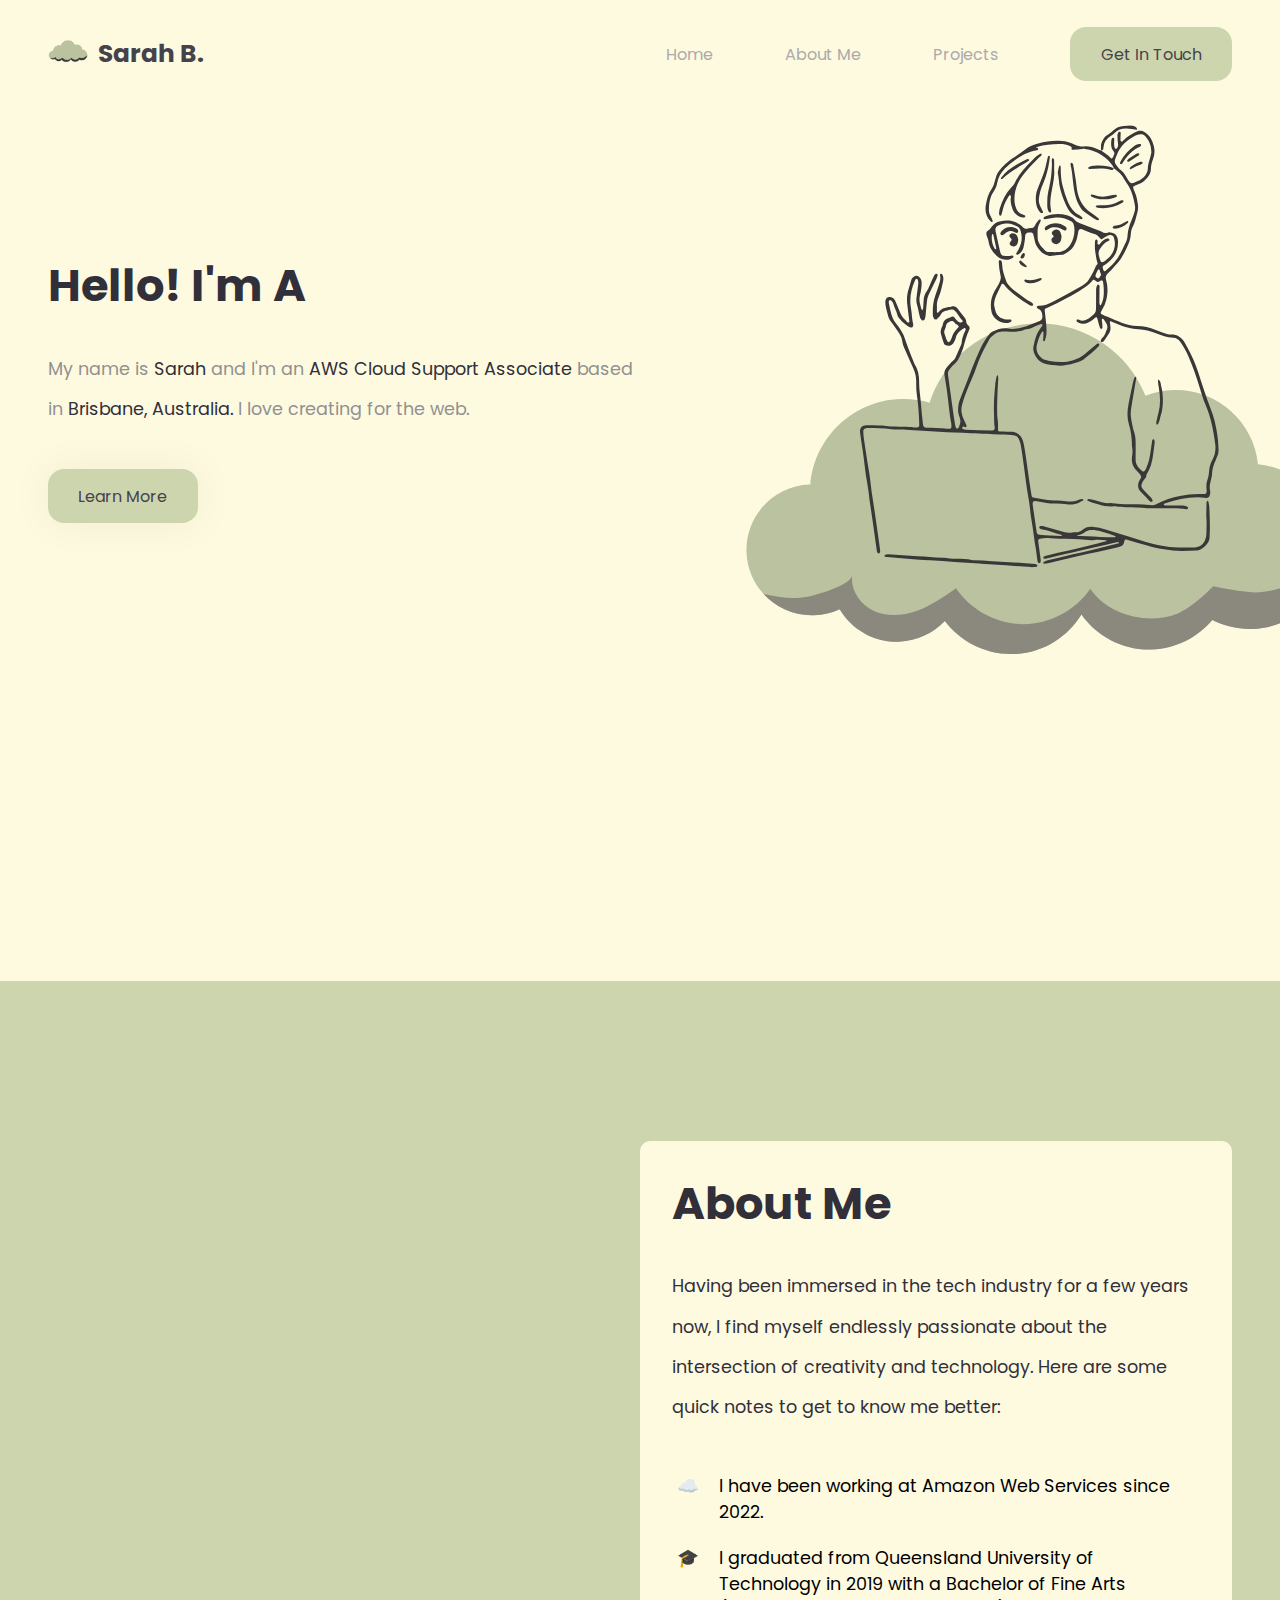
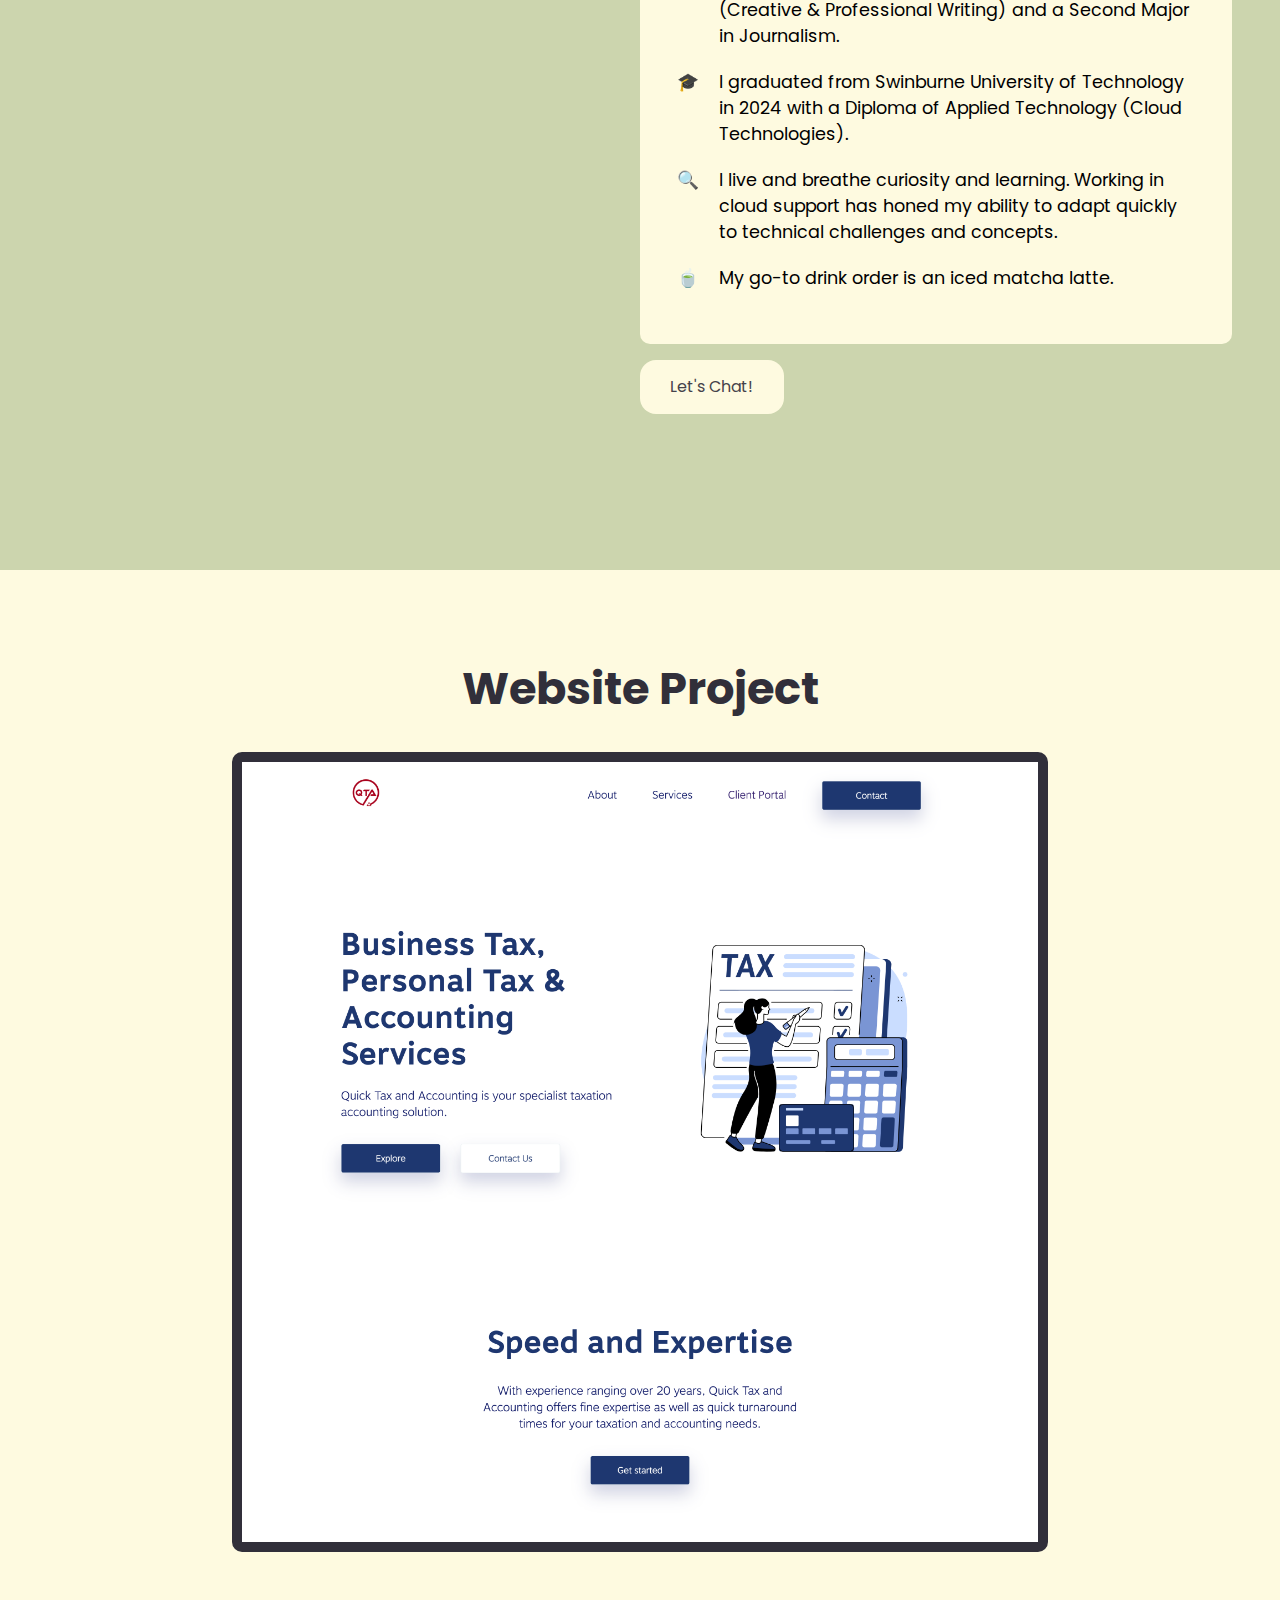
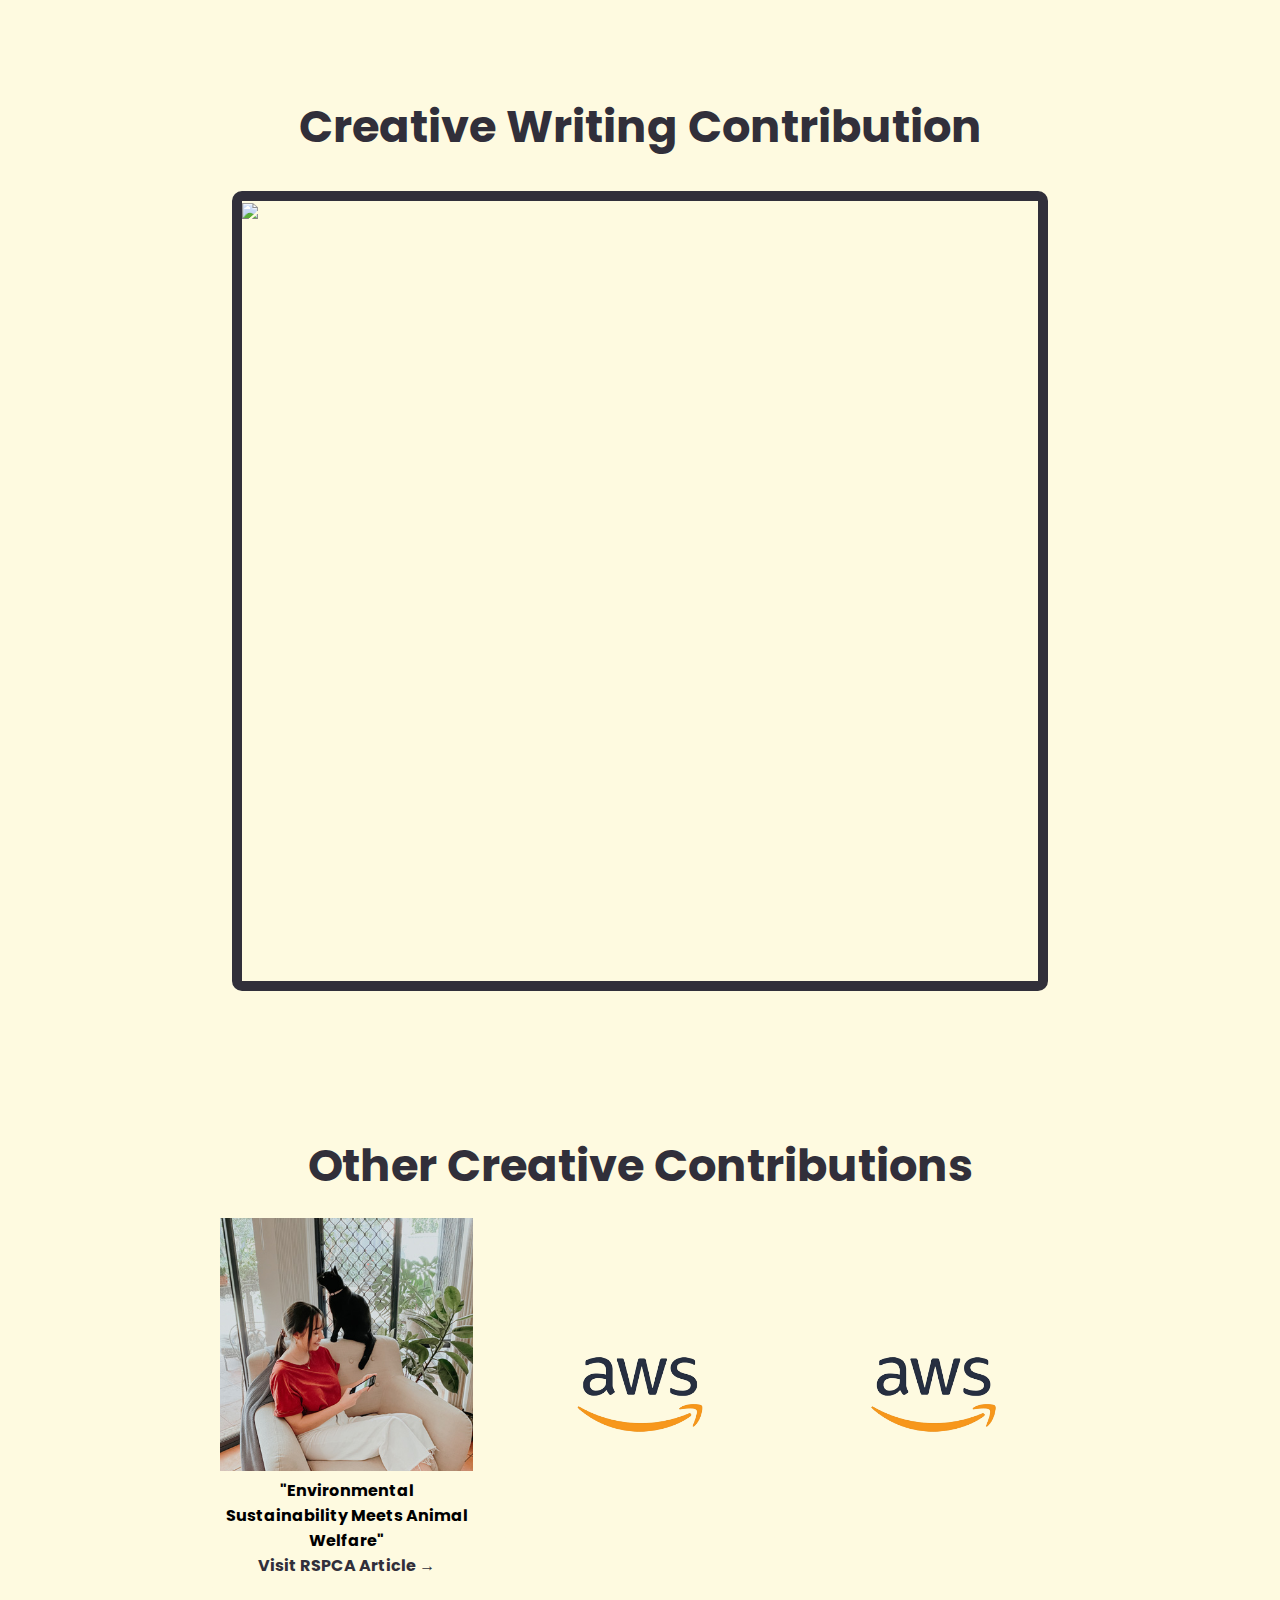
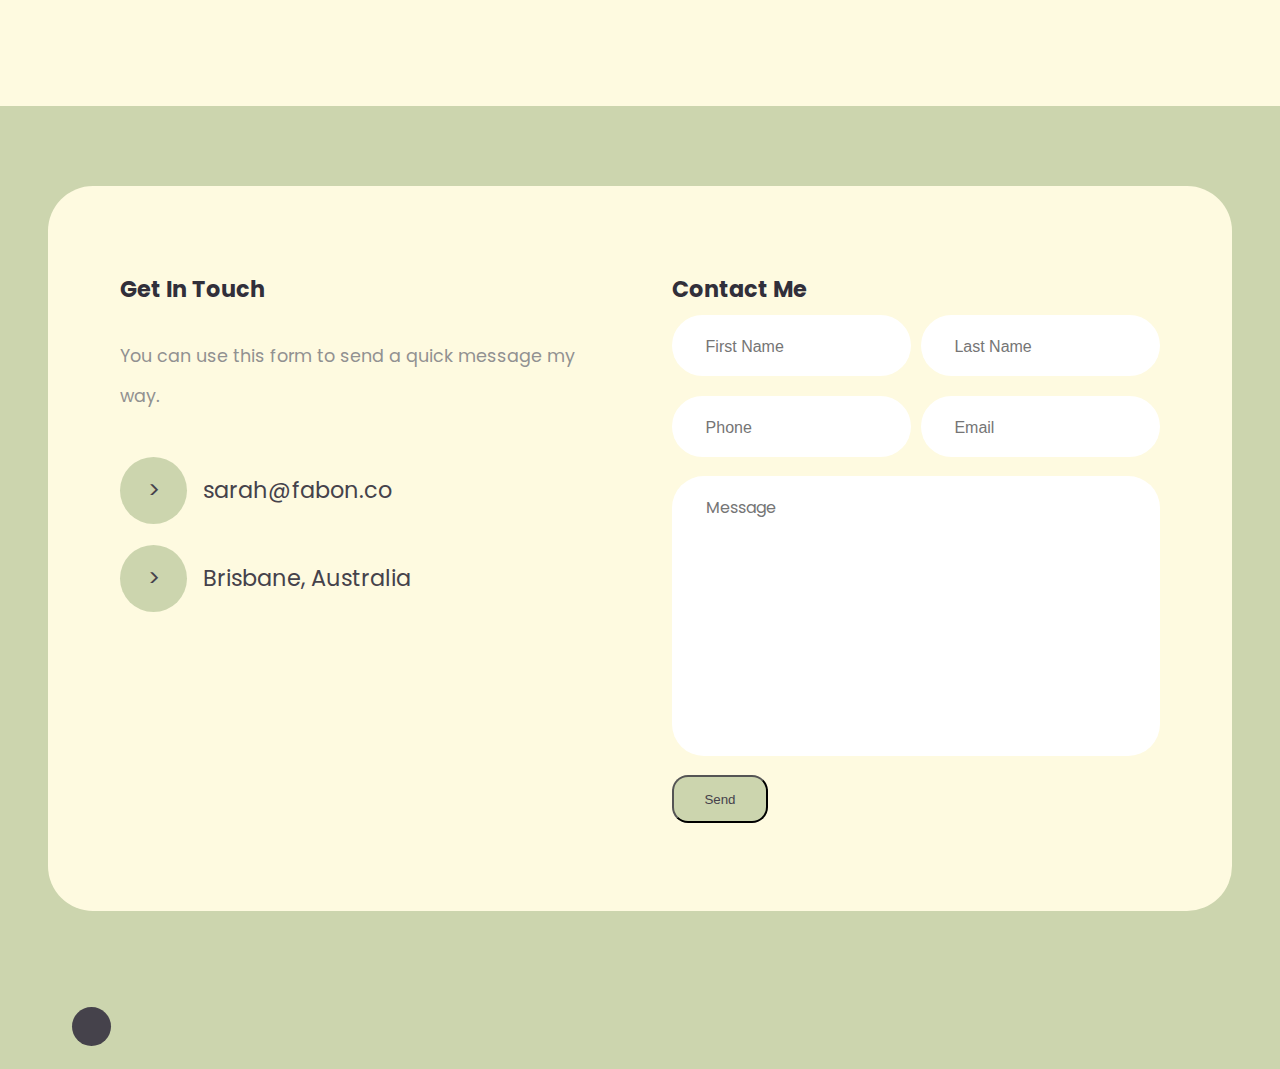
==== index.html @ cb0ca6e8 "Updating font-size for about me section in mobile layout" ====
<!DOCTYPE html>
<html lang="en">
  <head>
    <meta charset="UTF-8" />
    <meta http-equiv="X-UA-Compatible" content="IE=edge" />
    <meta name="viewport" content="width=device-width, initial-scale=1.0" />
    <title>Sarah B.</title>
    <link rel="stylesheet" href="style.css" />
    <link href="https://unpkg.com/aos@2.3.1/dist/aos.css" rel="stylesheet" />
    <link rel="shortcut icon" type="image/png" href="./img/logo.png" />
  </head>
  <body>
    <main>
      <div class="big-wrapper light">
        <!-- <img src="./img/shape.png" alt="A shape in the background" class="shape"; /> -->

        <header>
          <div class="container">
            <div class="logo">
              <a href="./index.html"><img src="./img/logo.png" alt="Logo" /></a>
              <h3>Sarah B.</h3>
            </div>

            <div class="links">
              <ul>
                <li><a href="#">Home</a></li>
                <li><a href="#about-me">About Me</a></li>
                <li><a href="#projects">Projects</a></li>
                <li><a href="#contact" class="btn">Get in Touch</a></li>
              </ul>
            </div>

            <div class="overlay"></div>

            <div class="hamburger-menu">
              <div class="bar"></div>
            </div>
          </div>
        </header>

        <div class="showcase-area" id="hero">
          <div class="container">
            <div class="left">
              <div class="big-title">
                <h1>Hello! I'm a</h1>
                <h1><span id="intro"></span></h1>
              </div>
              <p class="text">
                My name is <span id="emphasis">Sarah</span> and I'm an
                <span id="emphasis">AWS Cloud Support Associate</span> based in
                <span id="emphasis">Brisbane, Australia.</span> I love creating
                for the web.
              </p>

              <div class="cta">
                <a href="#about-me" class="btn">Learn More</a>
              </div>
            </div>

            <div class="right">
              <img
                src="./img/person.svg"
                alt="An illustrated drawing of a person drinking coffee at a desk."
                class="person"
              />
            </div>
          </div>
        </div>

        <section class="about" id="about-me">
          <div class="showcase-area">
            <div class="container">
              <div class="left">
                <img
                  src="./img/bridge.svg"
                  alt="Brisbane Story Bridge"
                  class="about-image first-image"
                  data-aos="fade-right"
                  data-aos-anchor-placement="top-center"
                  data-aos-duration="1000"
                />

                <img
                  src="./img/maleny.svg"
                  alt="Rolling mountain hills at Maleny, Queensland"
                  class="about-image third-image"
                  data-aos="fade-left"
                  data-aos-anchor-placement="top-center"
                  data-aos-duration="1000"
                />

                <img
                  src="./img/me.svg"
                  alt="Rolling mountain hills at Maleny, Queensland"
                  class="about-image second-image"
                  data-aos="fade-left"
                  data-aos-anchor-placement="top-center"
                  data-aos-delay="500"
                  data-aos-duration="3000"
                />
              </div>
              <div class="right">
                <div class="about-me-box">
                  <div class="big-title">
                    <h1>About Me</h1>
                  </div>

                  <p class="text-alt">
                    Having been immersed in the tech industry for a few years
                    now, I find myself endlessly passionate about the
                    intersection of creativity and technology. Here are some
                    quick notes to get to know me better:
                  </p>
                  <div class="grid-container">
                    <div class="grid-item">☁️</div>
                    <div class="grid-item">I have been working at Amazon Web Services since 2022.</div>
                
                    <div class="grid-item">🎓</div>
                    <div class="grid-item">I graduated from Queensland University of Technology in 2019 with a Bachelor of Fine Arts (Creative & Professional Writing) and a Second Major in Journalism.</div>
                
                    <div class="grid-item">🎓</div>
                    <div class="grid-item">I graduated from Swinburne University of Technology in 2024 with a Diploma of Applied Technology (Cloud Technologies).</div>
                
                    
                
                    <div class="grid-item">🔍</div>
                    <div class="grid-item">I live and breathe curiosity and learning. Working in cloud support has honed my ability to adapt quickly to technical challenges and concepts.</div>
                
                    <div class="grid-item">🍵</div>
                    <div class="grid-item">My go-to drink order is an iced matcha latte.</div>
                </div>
                <!-- <div class="about-me-box-alt">
                  <p class="text-alt">
                    Despite the momentous growth I experienced in the cloud
                    industry over the past 3 years, I find myself seeking
                    creative collaboration with a passionate team of like-minded
                    people, particularly within the digital agency sphere.
                  </p>
                </div> -->

                
              </div>
              <div class="cta">
                <a href="#contact" class="btn-alt">Let's Chat!</a>
              </div>
            </div>
          </div>
        </section>

        <section class="projects" id="projects">
          <div class="showcase-area">
            <div class="skill-showcase">
              <div class="big-title">
                <h1>Website Project</h1>
              </div>
              <div class="browser-container">
                <div class="project-area"><img src="./website-capture.png"></div>
              </div>
            </div>
            <div class="skill-showcase">
              <div class="big-title">
                <h1>Creative Writing Contribution</h1>
              </div>
              <div class="browser-container">
                <div class="project-area">
                  <img src="./website-capture-rspca.png">
                </div>
              </div>
            </div>
          </div>
        </section>

        <section class="projects" id="projects3">
          <div class="showcase-area">
            <div class="skill-showcase">
              <div class="big-title">
                <h1>Other Creative Contributions</h1>
              </div>
              <div class="skill-container">
                <div class="skill-item">
                  <img src="./img/rspca.svg" />
                  <p>"Environmental Sustainability Meets Animal Welfare"</p>
                  <a
                    href="https://www.rspcaqld.org.au/blog/in-the-community/environmental-sustainability-meets-animal-welfare"
                    target="_blank"
                  >
                    Visit RSPCA Article →
                  </a>
                </div>
                <div class="skill-item">
                  <img src="./img/aws.svg" />
                </div>
                <div class="skill-item">
                  <img src="./img/aws.svg" />
                </div>
              </div>
            </div>
          </div>
        </section>

        <section class="contact" id="contact">
          <div class="container">
            <div class="contact-box">
              <div class="contact-info">
                <h1 class="big-title">Get in touch</h1>
                <p class="text">
                  You can use this form to send a quick message my way.
                </p>
                <div class="information-wrap">
                  <div class="information">
                    <div class="contact-icon">
                      <i class="fas fa-paper-plane"></i>>
                    </div>
                    <p class="info-text">sarah@fabon.co</p>
                  </div>

                  <div class="information">
                    <div class="contact-icon">
                      <i class="fas fa-map-marker-alt"></i>>
                    </div>
                    <p class="info-text">Brisbane, Australia</p>
                  </div>
                </div>
              </div>

              <form action="https://formsubmit.co/sarah@fabon.co" method="POST">
                <input
                  type="hidden"
                  name="_next"
                  value="fabon.co/thanks.html"
                />

                <div class="contact-form">
                  <h1 class="big-title">Contact Me</h1>
                  <div class="row">
                    <input
                      type="text"
                      name="first name"
                      class="contact-input"
                      placeholder="First Name"
                      required
                    />
                    <input
                      type="text"
                      name="last name"
                      class="contact-input"
                      placeholder="Last Name"
                      required
                    />
                  </div>
                  <div class="row">
                    <input
                      type="text"
                      name="phone"
                      class="contact-input"
                      placeholder="Phone"
                    />
                    <input
                      type="email"
                      name="email"
                      class="contact-input"
                      placeholder="Email"
                      required
                    />
                  </div>
                  <div class="row">
                    <textarea
                      name="message"
                      class="contact-input textarea"
                      placeholder="Message"
                      required
                    ></textarea>
                  </div>
                  <button type="submit" class="btn">Send</button>
                </div>
              </form>
            </div>
          </div>
        </section>

        <div class="bottom-area">
          <div class="container">
            <button class="git-btn">
              <a
                href="https://github.com/sarahbfaws"
                target="_blank"
                rel="noopener noreferrer"
                ><i class="fa-brands fa-github"></i
              ></a>
            </button>
          </div>
        </div>
      </div>
    </main>

    <!-- Javascript Files -->

    <script
      src="https://kit.fontawesome.com/3606528dca.js"
      crossorigin="anonymous"
    ></script>
    <script src="https://unpkg.com/typed.js@2.1.0/dist/typed.umd.js"></script>
    <script src="https://unpkg.com/aos@2.3.1/dist/aos.js"></script>

    <script src="./app.js"></script>
  </body>
</html>
---- style.css ----
@import url("https://fonts.googleapis.com/css2?family=Poppins:wght@100;200;300;400;500;600;700;800;900&display=swap");

.light {
  --mainColor: #ccd5ae;
  --hoverColor: #b7bf9c;
  --backgroundColor: #fefae0;
  --darkOne: #312f3a;
  --darkTwo: #45424b;
  --lightOne: #919191;
  --lightTwo: #aaa;
}

.dark {
  --mainColor: #ccd5ae;
  --hoverColor: #b7bf9c;
  --backgroundColor: #193e3a;
  --darkOne: #f3f3f3;
  --darkTwo: #fff;
  --lightOne: #ccc;
  --lightTwo: #e7e3e3;
}

*,
*::before,
* ::after {
  padding: 0;
  margin: 0;
  box-sizing: border-box;
}

html {
  scroll-behavior: smooth;
  scroll-padding-top: 80px;
}

body,
textarea {
  font-family: "Poppins", sans-serif;
}

.stop-scrolling {
  height: 100%;
  overflow: hidden;
}

img {
  width: 100%;
}

a {
  text-decoration: none;
}

#emphasis {
  color: var(--darkOne);
}

.big-wrapper {
  position: relative;
  padding: 1.7rem 0 0rem;
  width: 100%;
  min-height: 100vh;
  overflow: hidden;
  background-color: var(--backgroundColor);
  display: flex;
  flex-direction: column;
  justify-content: space-between;
}

.container {
  position: relative;
  max-width: 81rem;
  width: 100%;
  margin: 0 auto;
  padding: 0 3rem;
  z-index: 10;
}

header {
  position: relative;
  z-index: 70;
}

header .container {
  display: flex;
  justify-content: space-between;
  align-items: center;
}

.overlay {
  display: none;
}

.logo {
  display: flex;
  align-items: center;
  cursor: pointer;
}

.logo img {
  width: 40px;
  margin-right: 0.6rem;
  margin-top: -0.6rem;
}

.logo h3 {
  color: var(--darkTwo);
  font-size: 1.55rem;
  line-height: 1.2;
  font-weight: 700;
}

.links ul {
  display: flex;
  list-style: none;
  align-items: center;
}

a {
  color: var(--mainColor);
}

button {
  outline: none;
  text-decoration: none;
}

.links a {
  color: var(--lightTwo);
  margin-left: 4.5rem;
  display: inline-block;
  transition: 0.3s;
}

.links a:hover {
  color: var(--hoverColor);
  transform: scale(1.05);
}

.btn {
  display: inline-block;
  padding: 0.9rem 1.9rem;
  color: var(--darkTwo) !important;
  background-color: var(--mainColor);
  border-radius: 16px;
  text-transform: capitalize;
  transition: 0.3s;
}

.btn:hover {
  background-color: var(--hoverColor);
  transform: scale(1) !important;
}

.btn-alt {
  display: inline-block;
  padding: 0.9rem 1.9rem;
  color: var(--darkTwo) !important;
  background-color: var(--backgroundColor);
  border-radius: 16px;
  text-transform: capitalize;
  transition: 0.3s;
}

.btn-alt:hover {
  background-color: var(--hoverColor);
  transform: scale(1) !important;
}

.hamburger-menu {
  /* position: relative; */
  position: fixed; 
  top: 20px; 
  right: 20px; 
  z-index: 99;
  width: 2rem;
  height: 2rem;
  display: flex;
  align-items: center;
  justify-content: center;
  cursor: pointer;
  display: none;
}

.hamburger-menu .bar {
  position: relative;
  width: 100%;
  height: 3px;
  background-color: var(--darkTwo);
  border-radius: 3px;
  transition: 0.5s;
}

.bar::before,
.bar::after {
  content: "";
  position: absolute;
  width: 100%;
  height: 100%;
  background-color: var(--darkTwo);
  border-radius: 3px;
  transition: 0.5s;
}

.bar::before {
  transform: translateY(-8px);
}

.bar::after {
  transform: translateY(8px);
}

.big-wrapper.active .hamburger-menu .bar {
  background-color: transparent;
}

.big-wrapper.active .bar::before {
  transform: translateY(0) rotate(-45deg);
}

.big-wrapper.active .bar::after {
  transform: translateY(0) rotate(45deg);
}

.showcase-area .container {
  display: grid;
  grid-template-columns: repeat(2, 1fr);
  align-items: center;
  justify-content: center;
  padding-bottom: 20px;
  /* height: 100vh; */
}

#hero {
  height: 100vh;
}


.big-title {
  font-size: 1.4rem;
  color: var(--darkOne);
  text-transform: capitalize;
  line-height: 1.4;
}

.skill-container {
  display: grid;
  grid-template-columns: repeat(3, 1fr);
  align-items: center;
  justify-content: center;
  padding-bottom: 20px;
}

.skill-container div {
  
  padding: 10px;
  border-radius: 5px;
}

.skill-item {
  padding: 15px;
  border-radius: 5px;
  font-weight: bold;
  text-align: center;
  background-color: var(--backgroundColor);
  margin: 10px;

}

.skill-item a {
  color: var(--darkOne)
}

.skill-item li {
  text-decoration: none;
  list-style-type:circle;
  text-align: left;
}

.text {
  color: var(--lightOne);
  font-size: 1.1rem;
  margin: 1.9rem 0 2.5rem;
  max-width: 600px;
  line-height: 2.3;
}

.text-alt {
  color: var(--darkOne);
  font-size: 1.1rem;
  margin: 1.9rem 0 2.5rem;
  max-width: 600px;
  line-height: 2.3;
}

.about-me-box {
  background-color: var(--backgroundColor);
  padding: 2rem;
  border-radius: 10px;
  grid-template-columns: repeat(2, 1fr);
  margin-bottom: 1rem;
}

.about-me-box-alt {
  background-color: var(--mainColor);
  border: 10px solid var(--backgroundColor);
  border-radius: 10px;
  grid-template-columns: repeat(2, 1fr);
  margin: 0.5rem;
  padding: 1rem;
}

.grid-container {
  display: grid;
  grid-template-columns: auto 1fr;
  grid-gap: 10px;
  margin-bottom: 1rem;
}

.grid-item {
  padding: 5px;
  font-size: 1.1em;
  align-items: center;
}



.showcase-area .btn {
  box-shadow: 0 0 40px 2px rgba(0, 0, 0, 0.05);
}

.person {
  width: 103%;
  transform: translate(15%, 25px);
}

.about-image {
  width: 80%;
  transform: translate(-125%, -150px); 
  position: absolute;
}

.first-image {
  width: 80%;
  left: -30%; /* Move the first image to the left */
  top: -350px;
  z-index: 1;
}

.second-image {
  width: 80%;
  left: 10%; /* Move the first image to the left */
  top: -250px;
  padding-bottom: 20px;
  z-index: 3;
}

.third-image {
  width: 80%;
  left: -10%;
  top: -50px;
  z-index: 2;
}

.left {
  position: relative;
  width: 100%;
}

.project-area {
  /* background-image: url("browser.svg"); */
  /* background-size: 100%; */
  overflow-y: scroll;
  height: 800px;
  width: auto;
  margin: 2rem;
  /* background-repeat: no-repeat; */
  /* background-size: cover; */
  /* z-index: 29; */
  border: 10px solid var(--darkOne);
  border-radius: 10px;
}

.browser-container {
  position: relative;
  /* z-index: 30; */
  height: 800px;
}

.projects {
  background-color: var(--backgroundColor);
}

.skill-showcase {
  width: 80%;
  padding: 10rem 0 8.5rem;
  background-color: var(--backgroundColor);
  padding: 5.5rem 4.5rem;
  display: grid;
  margin: 0 auto;
}



.skill-showcase h1 {
  text-align: center;
}


.git-btn {
  display: inline-block;
  border: none;
  background: var(--darkTwo);
  color: var(--backgroundColor);
  outline: none;
  cursor: pointer;
  height: 39px;
  width: 39px;
  border-radius: 50%;
  font-size: 1.1rem;
  transition: 0.3s;
  align-items: center;
  margin-left: 1.5rem;
  align-items: center;
  justify-content: center;
}

.git-btn:hover {
  background: var(--mainColor);
}

.toggle-btn {
  display: inline-block;
  border: none;
  background: var(--darkTwo);
  color: var(--backgroundColor);
  outline: none;
  cursor: pointer;
  height: 39px;
  width: 39px;
  border-radius: 50%;
  font-size: 1.1rem;
  transition: 0.3s;
}

.toggle-btn i {
  line-height: 39px;
}

.toggle-btn:hover {
  background: var(--mainColor);
}

.big-wrapper.light .toggle-btn i:last-child {
  display: none;
}

.big-wrapper.light .toggle-btn i:first-child {
  display: block;
}

.big-wrapper.dark .toggle-btn i:last-child {
  display: block;
}

.big-wrapper.dark .toggle-btn i:first-child {
  display: none;
}

.shape {
  position: absolute;
  z-index: 0;
  width: 500px;
  bottom: -180px;
  left: -15px;
  opacity: 0.2;
}

.copy {
  position: absolute;
  top: 0;
  left: 0;
  z-index: 100;
  animation: appear 1s 1 both;
}

.section {
  padding: 7rem 0;
  overflow: hidden;
}
.contact {
  width: 100%;
  padding: 5rem 0 5rem;
  background-color: var(--mainColor);
}

.about {
    width: 100%;
    padding: 10rem 0 8.5rem;
    background-color: var(--mainColor);
}



.contact-box {
  width: 100%;
  background-color: var(--backgroundColor);
  border-radius: 45px;
  padding: 5.5rem 4.5rem;
  display: grid;
  grid-template-columns: repeat(2, 1fr);
}

.contact-info {
  padding-right: 2rem;
}

.contact-form {
  padding-left: 2rem;
}

.contact-info .title::after {
  left: 0;
  transform: initial;
}

.information-wrap {
  margin-top: 2rem;
}

.information {
  display: flex;
  align-items: center;
  margin-bottom: 1.3rem;
}

.contact-icon {
  color: var(--darkTwo);
  min-width: 67px;
  height: 67px;
  display: inline-block;
  border-radius: 50%;
  background-color: var(--mainColor);
  text-align: center;
  font-size: 1.4rem;
  margin-right: 1rem;
}

.contact-icon i {
  line-height: 67px;
}

.info-text {
  color: var(--darkTwo);
  font-size: 1.4rem;
  display: inline-block;
}

.contact-form .row {
  width: 100%;
  display: grid;
  grid-template-columns: repeat(auto-fit, minmax(130px, 1fr));
  grid-column-gap: 0.6rem;
}

.contact-input {
  padding: 1.2rem 2.1rem;
  margin: 0.6rem 0;
  border: none;
  outline: none;
  background: f3f3f3;
  border-radius: 4rem;
  font-weight: 600;
  font-size: 1.25rem;
  transition: 0.3s;
}

.contact-input::placeholder {
  font-weight: 400;
  font-size: 1rem;
}

.contact-input.textarea {
  resize: none;
  min-height: 280px;
  border-radius: 2rem;
}

.contact-input:hover {
  background: #ececec;
}

.contact-input:focus {
  background: #eaeaea;
}

.contact-form .btn {
  margin-top: 0.6rem;
}

.bottom-area {
  padding-top: 1rem;
  padding-bottom: 1rem;
  background-color: var(--mainColor);
}

.bottom-area .container {
  background-color: var(--mainColor);
}

.bottom-area-contact {
  padding-top: 1rem;
  padding-bottom: 1rem;
  background-color: var(--mainColor);
}

@keyframes appear {
  0% {
    clip-path: circle(30% at -25% -25%);
  }
  100% {
    clip-path: circle(150% at 0 0);
  }
}

@media screen and (max-width: 870px) {
  .hamburger-menu {
    display: flex;
  }

  .links {
    position: fixed;
    top: 0;
    right: 0;
    max-width: 450px;
    width: 100%;
    height: 100%;
    background-color: var(--mainColor);
    z-index: 95;
    display: flex;
    align-items: center;
    justify-content: center;
    transform: translateX(100%);
    transition: 0.5s;
  }

  .links ul {
    flex-direction: column;
  }
  .links a {
    color: #fff;
    margin-left: 0;
    padding: 2rem 0;
  }

  .links .btn {
    background: none;
  }

  .overlay {
    display: block;
    position: fixed;
    top: 0;
    left: 0;
    right: 0;
    bottom: 0;
    background-color: rgba(0, 0, 0, 0.7);
    opacity: 0;
    pointer-events: none;
  }

  .big-wrapper.active .links {
    transform: translateX(0);
    box-shadow: 0 0 50px 2px rgba(0, 0, 0, 0.4);
  }

  .big-wrapper.active .overlay {
    pointer-events: all;
    opacity: 1;
  }

  .showcase-area {
    padding: 2.5rem 0;
    max-width: 700px;
    margin: 0 auto;
    overflow: hidden;
    min-height: 100vh;
    
  }
  .showcase-area .container {
    grid-template-columns: 1fr;
    justify-content: center;
    grid-gap: 2rem;
    display: block;
    padding-bottom: 10px;
  }

  .showcase-area .text {
    text-align: center;
  }

  .skill-container {
    display: block;
    grid-template-columns: 2fr;
    justify-content: center;
    
  }


  .skill-showcase {
    width: 100%;
  }

 .browser-container {
  height: auto;
 }

 .project-area {
  height: 400px;
  margin: 1rem 0rem 0rem 0rem;
}

  .left, 
  .right {
    position: static; 
    width: 100%;
  }

.about {
    padding: 1rem;
  }

  .about-image {
    position: static;  /* or relative if needed */
    left: auto;
    top: auto;
    transform: none;  /* Remove any transforms that were shifting the image */
    margin-bottom: 1rem; /* add spacing if desired */
  }


  .first-image {
    display: none; 
  }

  .second-image {
    display: block;  /* Ensure the image is displayed */
    margin: 0 auto;  /* Center horizontally */
    padding-bottom: 50px;
    width: 80%;  /* Adjust the width as needed */
    max-width: 100%;  /* Ensure it doesn’t overflow */
    position: relative; /* Reset any previous absolute positioning */
    left: 0;  /* Remove any left positioning */
    top: 0;   /* Remove any top positioning */
  }
  .third-image {
    display: none;
  }

 .text-alt {
  text-align: center;
  font-size: 0.95rem;
 }

.grid-item {
  font-size: 0.95rem;
}
  .big-title {
    font-size: 1.1rem;
  }

  h1 {
    text-align: center;
  }

  .btn,
  .btn-alt {
    display: block;
    width: fit-content;
    margin: 0 auto;
    text-align: center;
  }

  .text {
    font-size: 0.95 rem;
    margin: 1.4rem 0 1.5rem;
  }

  .person {
    width: 100%;
    transform: none;
  }

  .logo h3 {
    font-size: 1.25rem;
  }

  .shape {
    bottom: -180px;
    left: -150px;
  }

  .section {
    padding: 4.5rem 0;
  }

  .contact-box {
    grid-template-columns: 1fr;
    padding: 3.2rem 2.7rem;
  }

  .contact-info {
    padding-right: 0;
    padding-bottom: 0.5rem;
  }

  .contact-form {
    padding-left: 0;
    padding-top: 0.5rem;
  }

  .information-wrap {
    margin-top: 0.7rem;
  }

  .information {
    margin-bottom: 0.8rem;
  }

  .contact-input.textarea {
    min-height: 220px;
  }

  .contact:before {
    height: 25%;
  }

  .contact:after {
    height: 75%;
    top: 25%;
  }
}

@media screen and (max-width: 470px) {
  .container {
    padding: 0 1.5rem;
  }

  .big-title {
    font-size: 0.9rem;
  }

  .text {
    margin: 1.1rem 0 1.5rem;
  }

  .showcase-area .btn {
    font-size: 0.8rem;
  }
}
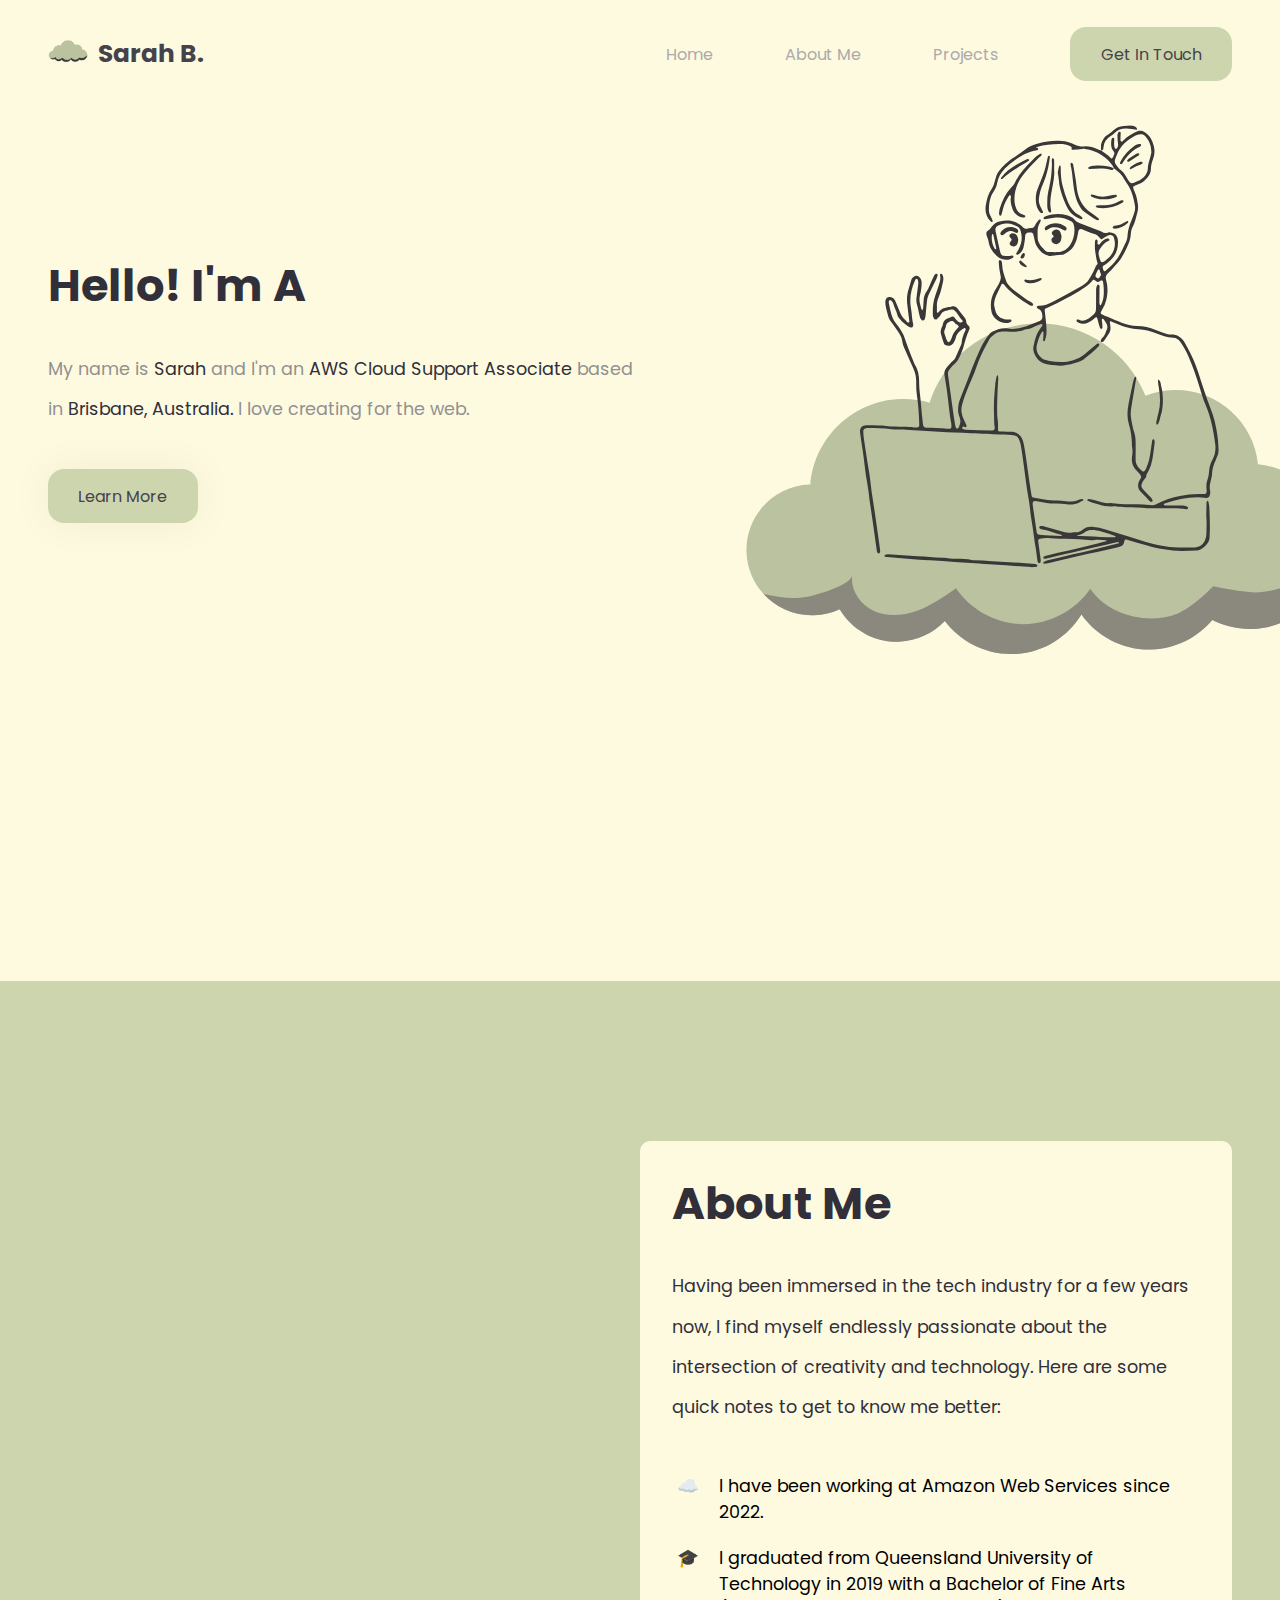
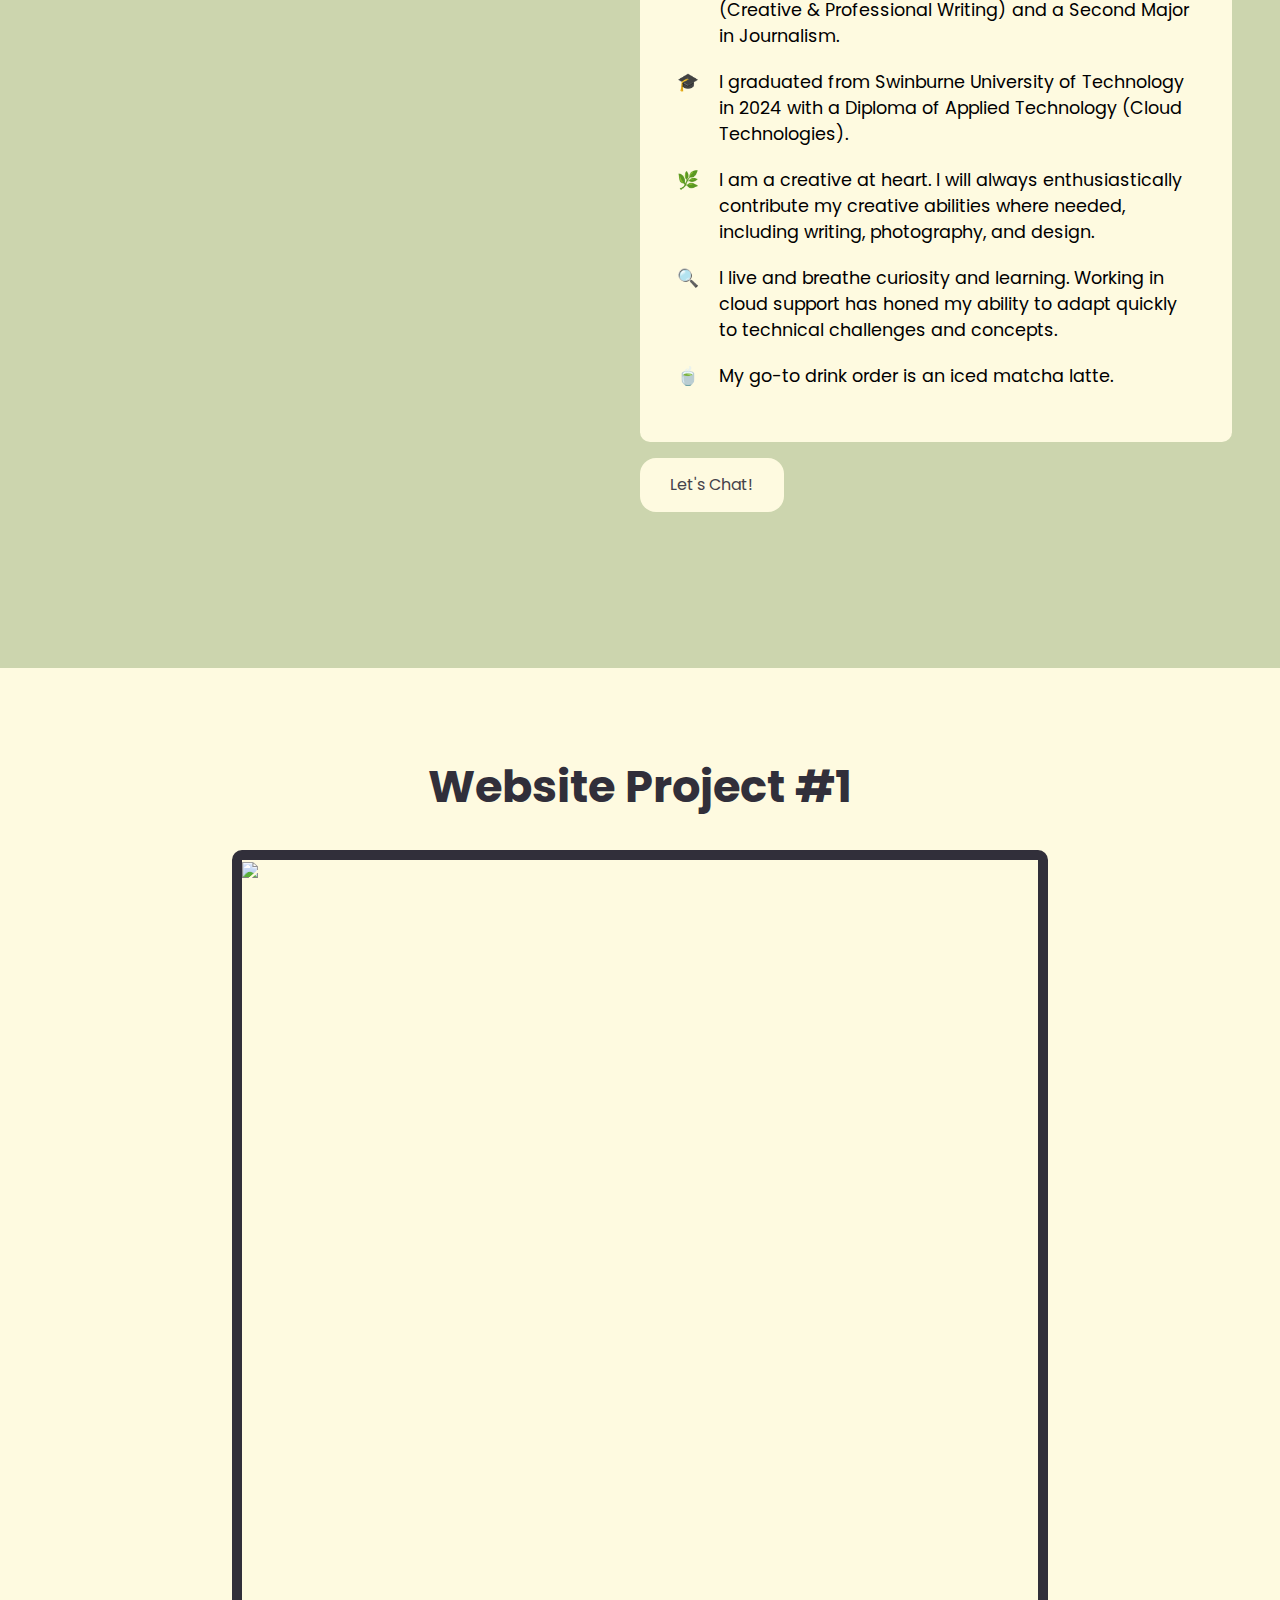
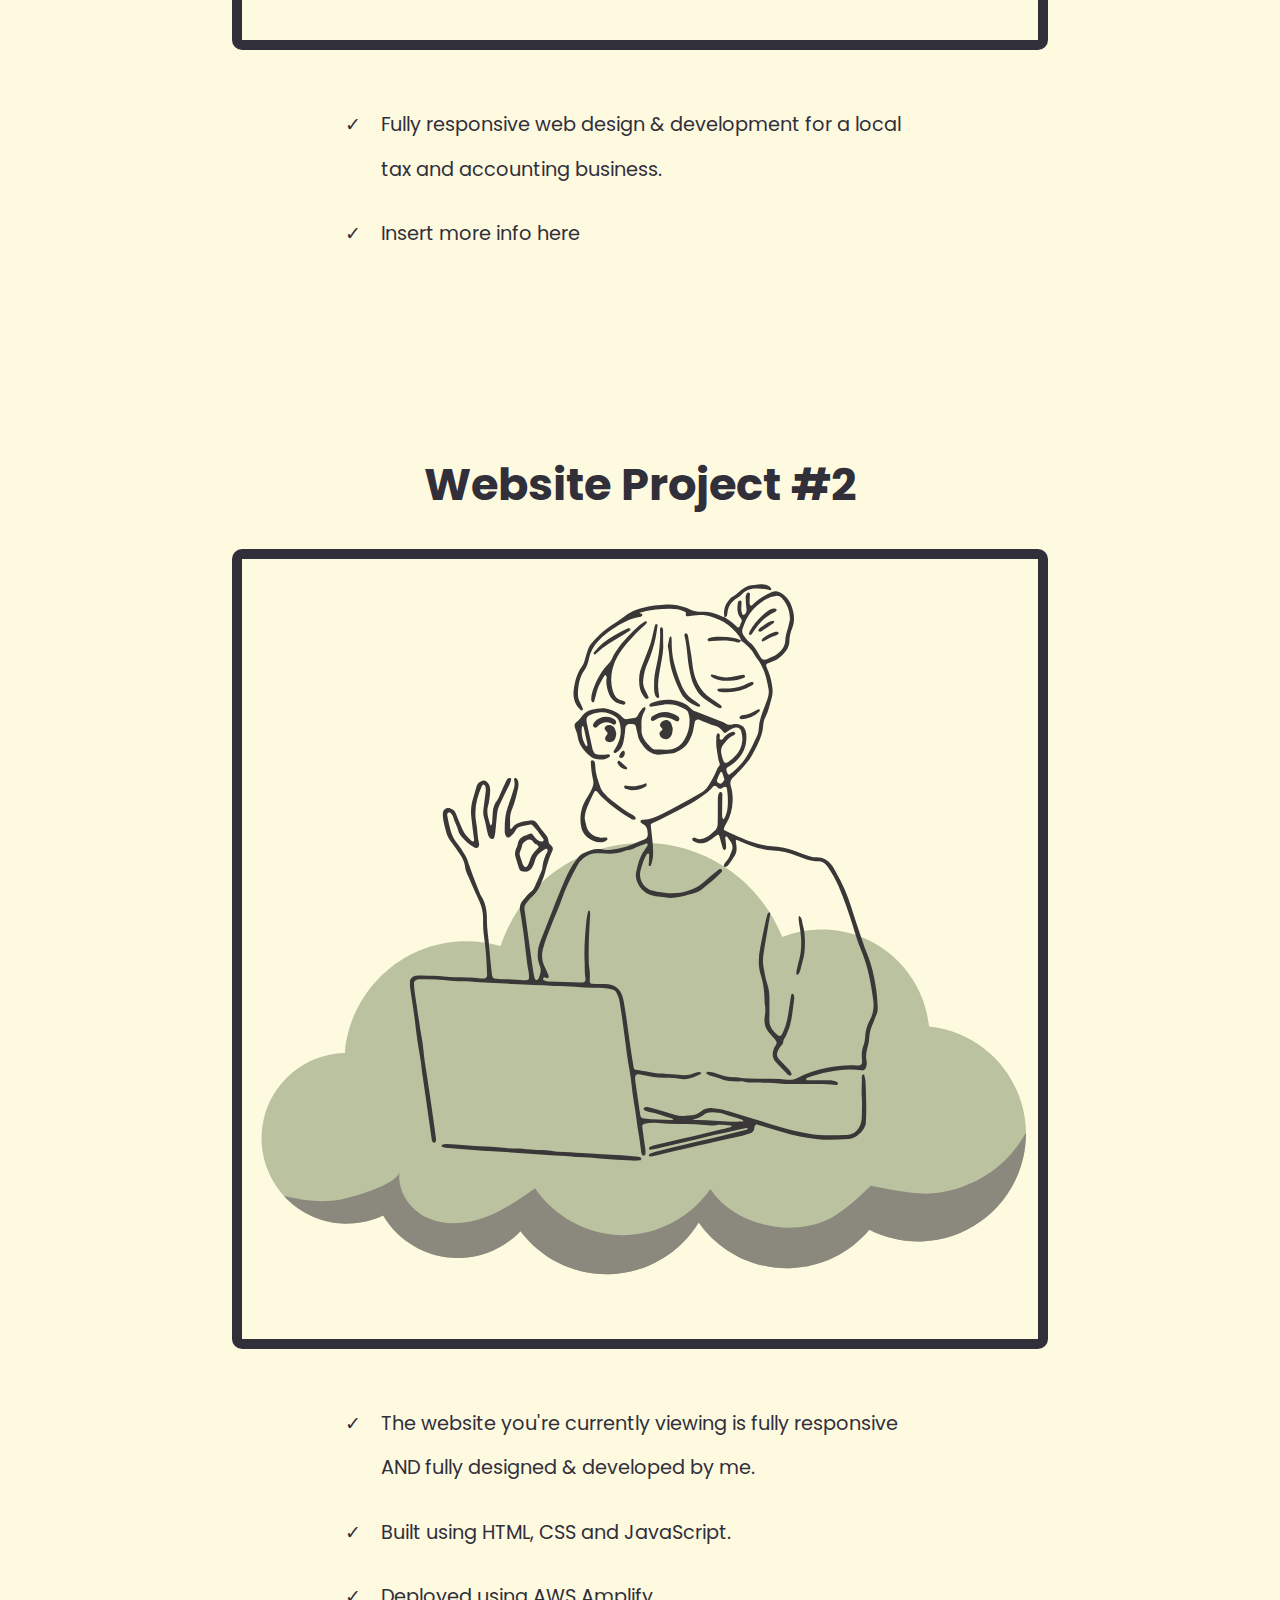
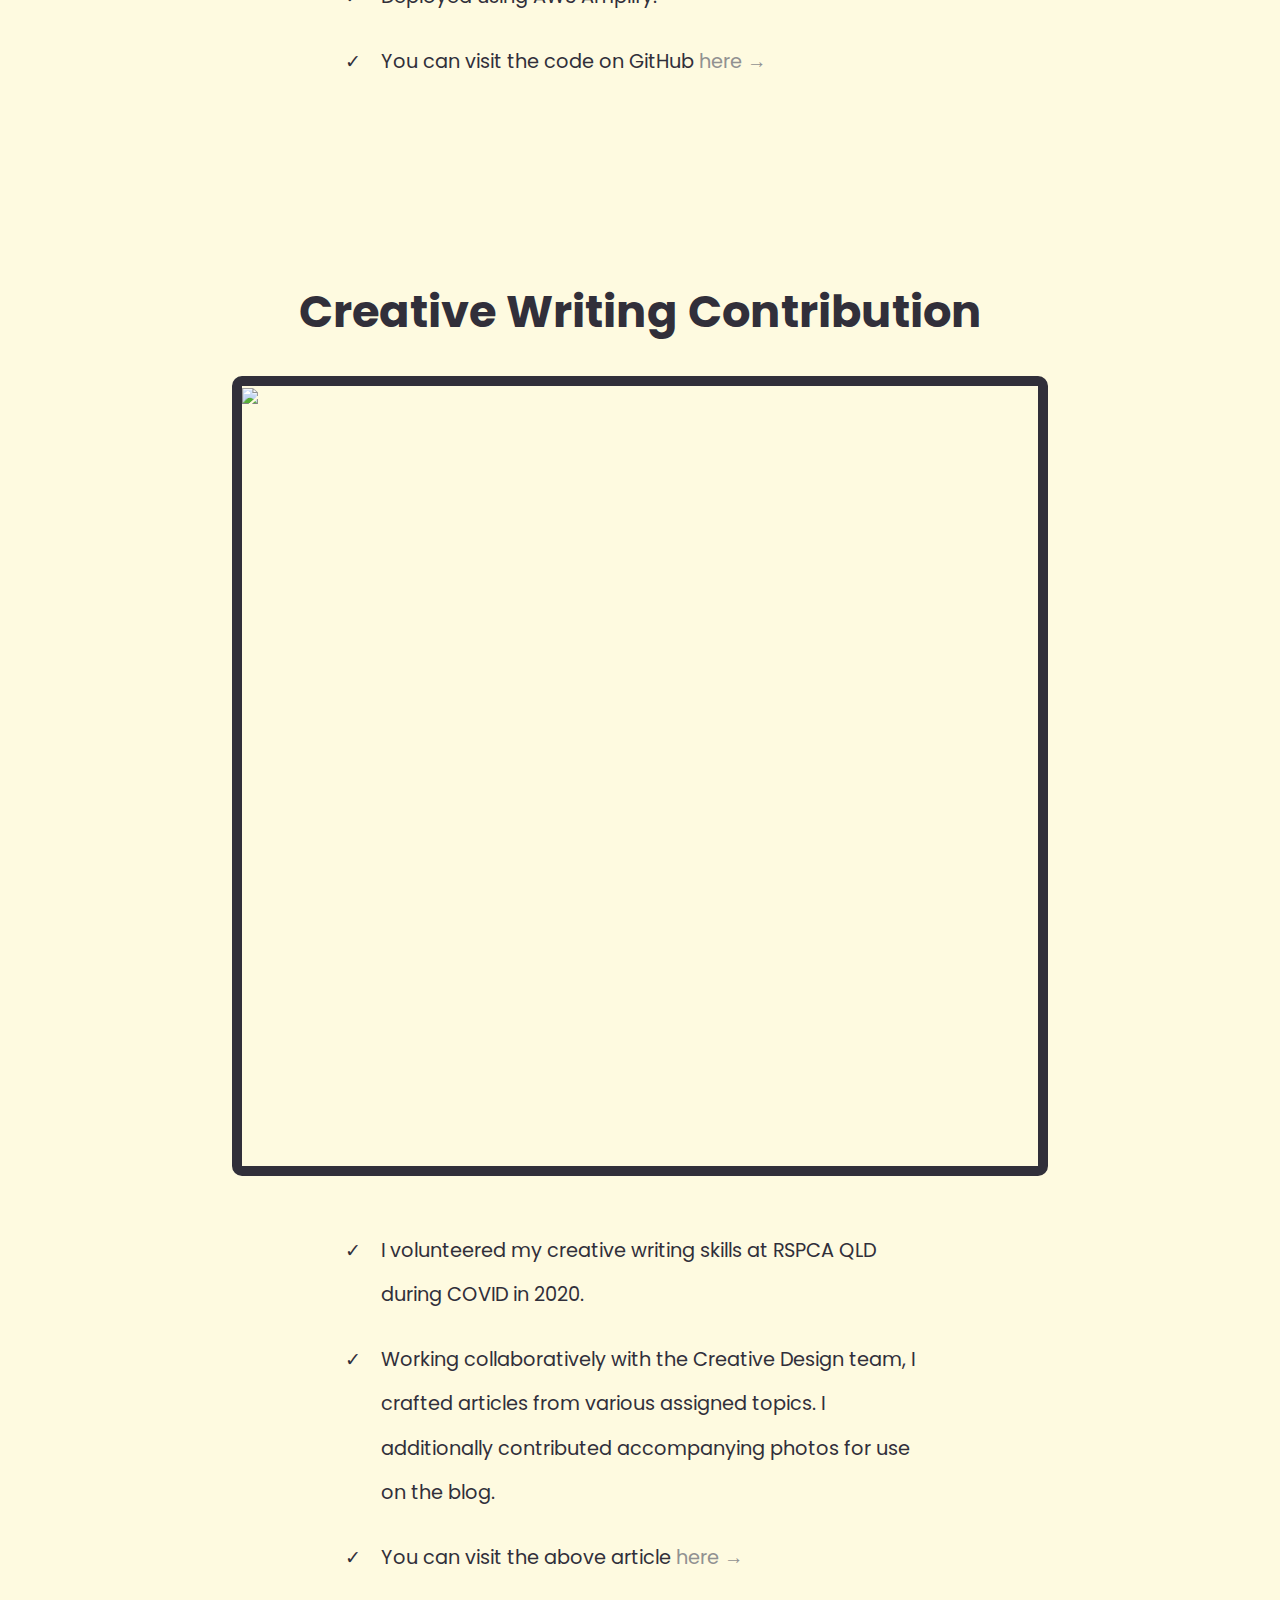
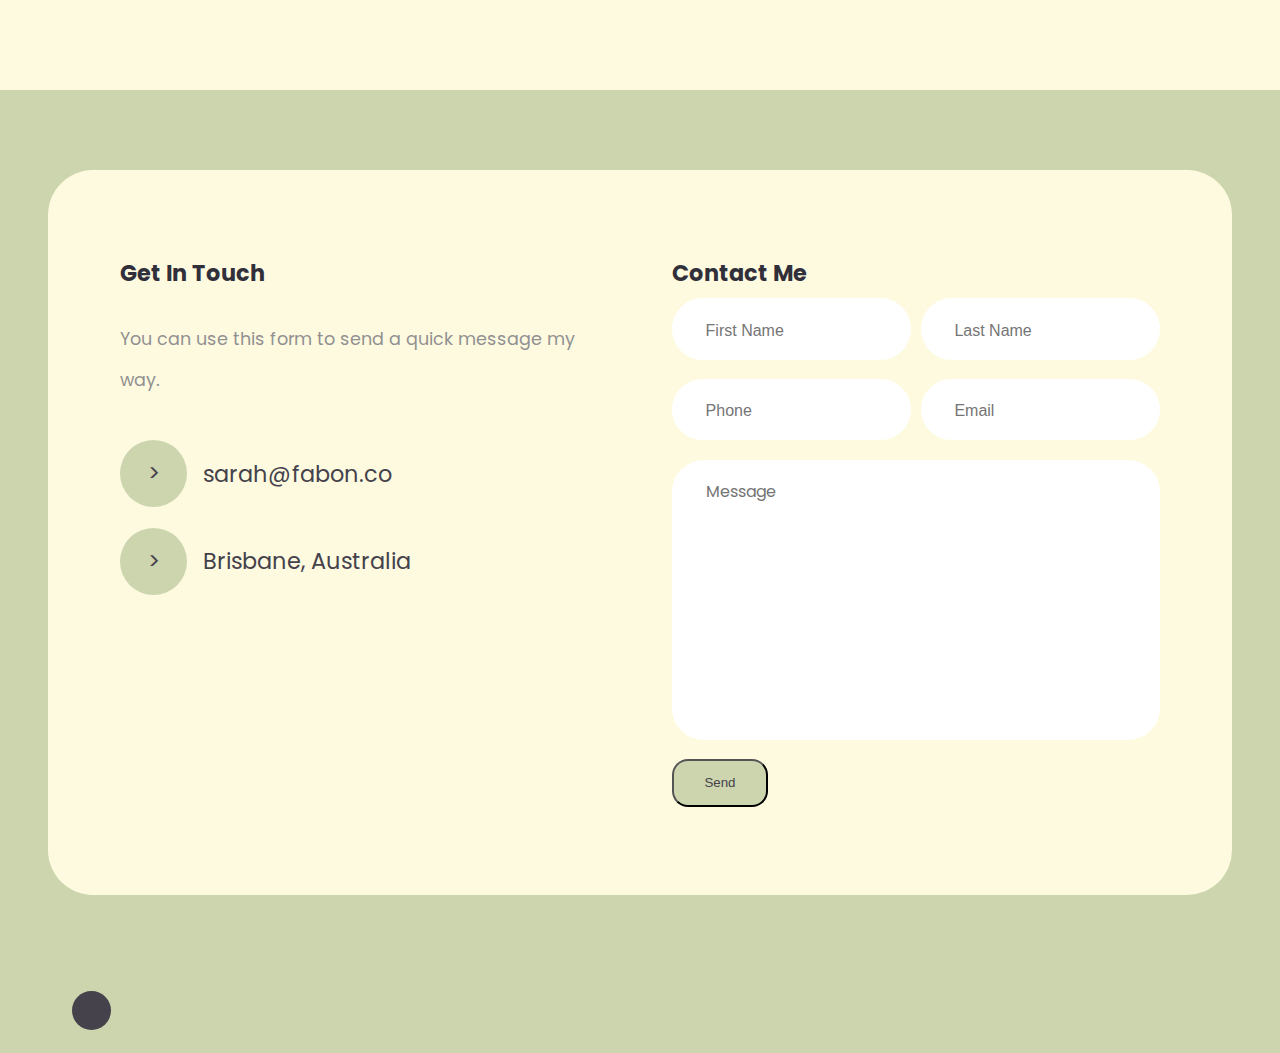
==== commit 968bf612: "Updated the comments for readibility and edited the project content." ====
--- a/index.html
+++ b/index.html
@@ -37,9 +37,10 @@
             </div>
           </div>
         </header>
-
+<!-- START HERO SECTION -->
         <div class="showcase-area" id="hero">
           <div class="container">
+<!-- START HERO SECTION LEFT -->
             <div class="left">
               <div class="big-title">
                 <h1>Hello! I'm a</h1>
@@ -56,20 +57,27 @@
                 <a href="#about-me" class="btn">Learn More</a>
               </div>
             </div>
-
+<!-- END HERO SECTION LEFT -->
+ <!-- START HERO SECTION RIGHT -->
             <div class="right">
               <img
                 src="./img/person.svg"
-                alt="An illustrated drawing of a person drinking coffee at a desk."
+                alt="An illustrated drawing of a person with a laptop, floating on a green cloud with the 'OK' hand symbol."
                 class="person"
               />
             </div>
+ <!-- END HERO SECTION RIGHT -->
           </div>
         </div>
-
+<!-- END HERO SECTION -->
+
+
+<!-- START ABOUT ME SECTION -->
         <section class="about" id="about-me">
           <div class="showcase-area">
             <div class="container">
+<!-- START ABOUT ME IMAGE LEFT SECTION -->
+
               <div class="left">
                 <img
                   src="./img/bridge.svg"
@@ -99,6 +107,9 @@
                   data-aos-duration="3000"
                 />
               </div>
+<!-- END ABOUT ME IMAGE LEFT SECTION -->
+<!-- START ABOUT ME INFO RIGHT SECTION -->
+
               <div class="right">
                 <div class="about-me-box">
                   <div class="big-title">
@@ -120,8 +131,9 @@
                 
                     <div class="grid-item">🎓</div>
                     <div class="grid-item">I graduated from Swinburne University of Technology in 2024 with a Diploma of Applied Technology (Cloud Technologies).</div>
-                
-                    
+
+                    <div class="grid-item">🌿</div>
+                    <div class="grid-item">I am a creative at heart. I will always enthusiastically contribute my creative abilities where needed, including writing, photography, and design.</div>
                 
                     <div class="grid-item">🔍</div>
                     <div class="grid-item">I live and breathe curiosity and learning. Working in cloud support has honed my ability to adapt quickly to technical challenges and concepts.</div>
@@ -144,19 +156,61 @@
                 <a href="#contact" class="btn-alt">Let's Chat!</a>
               </div>
             </div>
+<!-- END ABOUT ME INFO RIGHT SECTION -->
           </div>
         </section>
-
+<!-- END ABOUT ME SECTION -->
+
+<!-- START PROJECTS SHOWCASE -->
         <section class="projects" id="projects">
           <div class="showcase-area">
             <div class="skill-showcase">
               <div class="big-title">
-                <h1>Website Project</h1>
+                <h1>Website Project #1</h1>
               </div>
               <div class="browser-container">
                 <div class="project-area"><img src="./website-capture.png"></div>
               </div>
-            </div>
+              <div class="project-description">
+                <div class="grid-container">
+                  <div class="grid-item">✓</div>
+                  <div class="grid-item">Fully responsive web design & development for a local tax and accounting business.</div>
+              
+                  <div class="grid-item">✓</div>
+                  <div class="grid-item">Insert more info here</div>
+              
+              </div>
+              </div>
+            </div>
+<!-- WEBSITE SHOWCASE - PERSONAL -->
+            <div class="skill-showcase">
+              <div class="big-title">
+                <h1>Website Project #2</h1>
+              </div>
+              <div class="browser-container">
+                <div class="project-area"><img src="./img/person.svg"></div>
+              </div>
+              <div class="project-description">
+                <div class="grid-container">
+
+                  <div class="grid-item">✓</div>
+                  <div class="grid-item">The website you're currently viewing is fully responsive AND fully designed & developed by me.</div>
+              
+                  <div class="grid-item">✓</div>
+                  <div class="grid-item">Built using HTML, CSS and JavaScript.</div>
+
+                  <div class="grid-item">✓</div>
+                  <div class="grid-item">Deployed using AWS Amplify.</div>
+
+                  <div class="grid-item">✓</div>
+                  <div class="grid-item">You can visit the code on GitHub <a href="https://github.com/sarahbfaws/Fabon-Personal" target="_blank">here →</a></div>
+              
+              </div>
+              </div>
+            </div>
+<!-- END WEBSITE SHOWCASE - PERSONAL -->
+<!-- WRITING SHOWCASE - RSPCA -->
+
             <div class="skill-showcase">
               <div class="big-title">
                 <h1>Creative Writing Contribution</h1>
@@ -166,29 +220,41 @@
                   <img src="./website-capture-rspca.png">
                 </div>
               </div>
-            </div>
+              <div class="project-description">
+                <div class="grid-container">
+                  <div class="grid-item">✓</div>
+                  <div class="grid-item">I volunteered my creative writing skills at RSPCA QLD during COVID in 2020.</div>
+
+                  <div class="grid-item">✓</div>
+                  <div class="grid-item">Working collaboratively with the Creative Design team, I crafted articles from various assigned topics. I additionally contributed accompanying photos for use on the blog. </div>
+
+                  <div class="grid-item">✓</div>
+                  <div class="grid-item">You can visit the above article <a href="https://www.rspcaqld.org.au/blog/in-the-community/environmental-sustainability-meets-animal-welfare" target="_blank">here →</a></div>
+              
+              </div>
+              </div>
+            </div>
+<!-- END WRITING SHOWCASE - RSPCA -->
           </div>
         </section>
-
-        <section class="projects" id="projects3">
+<!-- END PROJECTS SHOWCASE -->
+
+
+        <!-- <section class="projects" id="projects3">
           <div class="showcase-area">
             <div class="skill-showcase">
               <div class="big-title">
-                <h1>Other Creative Contributions</h1>
+                <h1>Qualifications</h1>
               </div>
               <div class="skill-container">
                 <div class="skill-item">
-                  <img src="./img/rspca.svg" />
-                  <p>"Environmental Sustainability Meets Animal Welfare"</p>
-                  <a
-                    href="https://www.rspcaqld.org.au/blog/in-the-community/environmental-sustainability-meets-animal-welfare"
-                    target="_blank"
-                  >
-                    Visit RSPCA Article →
-                  </a>
+                  <img src="" />
+                  <p>Bachelor of Fine Arts (Creative & Professional Writing / Journalism)</p>
+                  
                 </div>
                 <div class="skill-item">
                   <img src="./img/aws.svg" />
+                  <p>Bachelor of Fine Arts (Creative & Professional Writing / Journalism)</p>
                 </div>
                 <div class="skill-item">
                   <img src="./img/aws.svg" />
@@ -196,7 +262,10 @@
               </div>
             </div>
           </div>
-        </section>
+        </section> -->
+
+<!-- START CONTACT SECTION -->
+
 
         <section class="contact" id="contact">
           <div class="container">
@@ -277,6 +346,7 @@
             </div>
           </div>
         </section>
+<!-- END CONTACT SECTION -->
 
         <div class="bottom-area">
           <div class="container">
--- a/style.css
+++ b/style.css
@@ -323,7 +323,13 @@
   align-items: center;
 }
 
-
+.grid-item a {
+  color: var(--lightOne);
+}
+
+.grid-item a:hover {
+  color: var(--mainColor);
+}
 
 .showcase-area .btn {
   box-shadow: 0 0 40px 2px rgba(0, 0, 0, 0.05);
@@ -389,6 +395,15 @@
 
 .projects {
   background-color: var(--backgroundColor);
+}
+
+.project-description {
+  color: var(--darkOne);
+  font-size: 1.1rem;
+  margin: auto;
+  margin-top: 5rem;
+  max-width: 600px;
+  line-height: 2.3;
 }
 
 .skill-showcase {
@@ -765,6 +780,13 @@
 .grid-item {
   font-size: 0.95rem;
 }
+
+.project-description {
+  margin-top: 2rem;
+}
+
+
+
   .big-title {
     font-size: 1.1rem;
   }
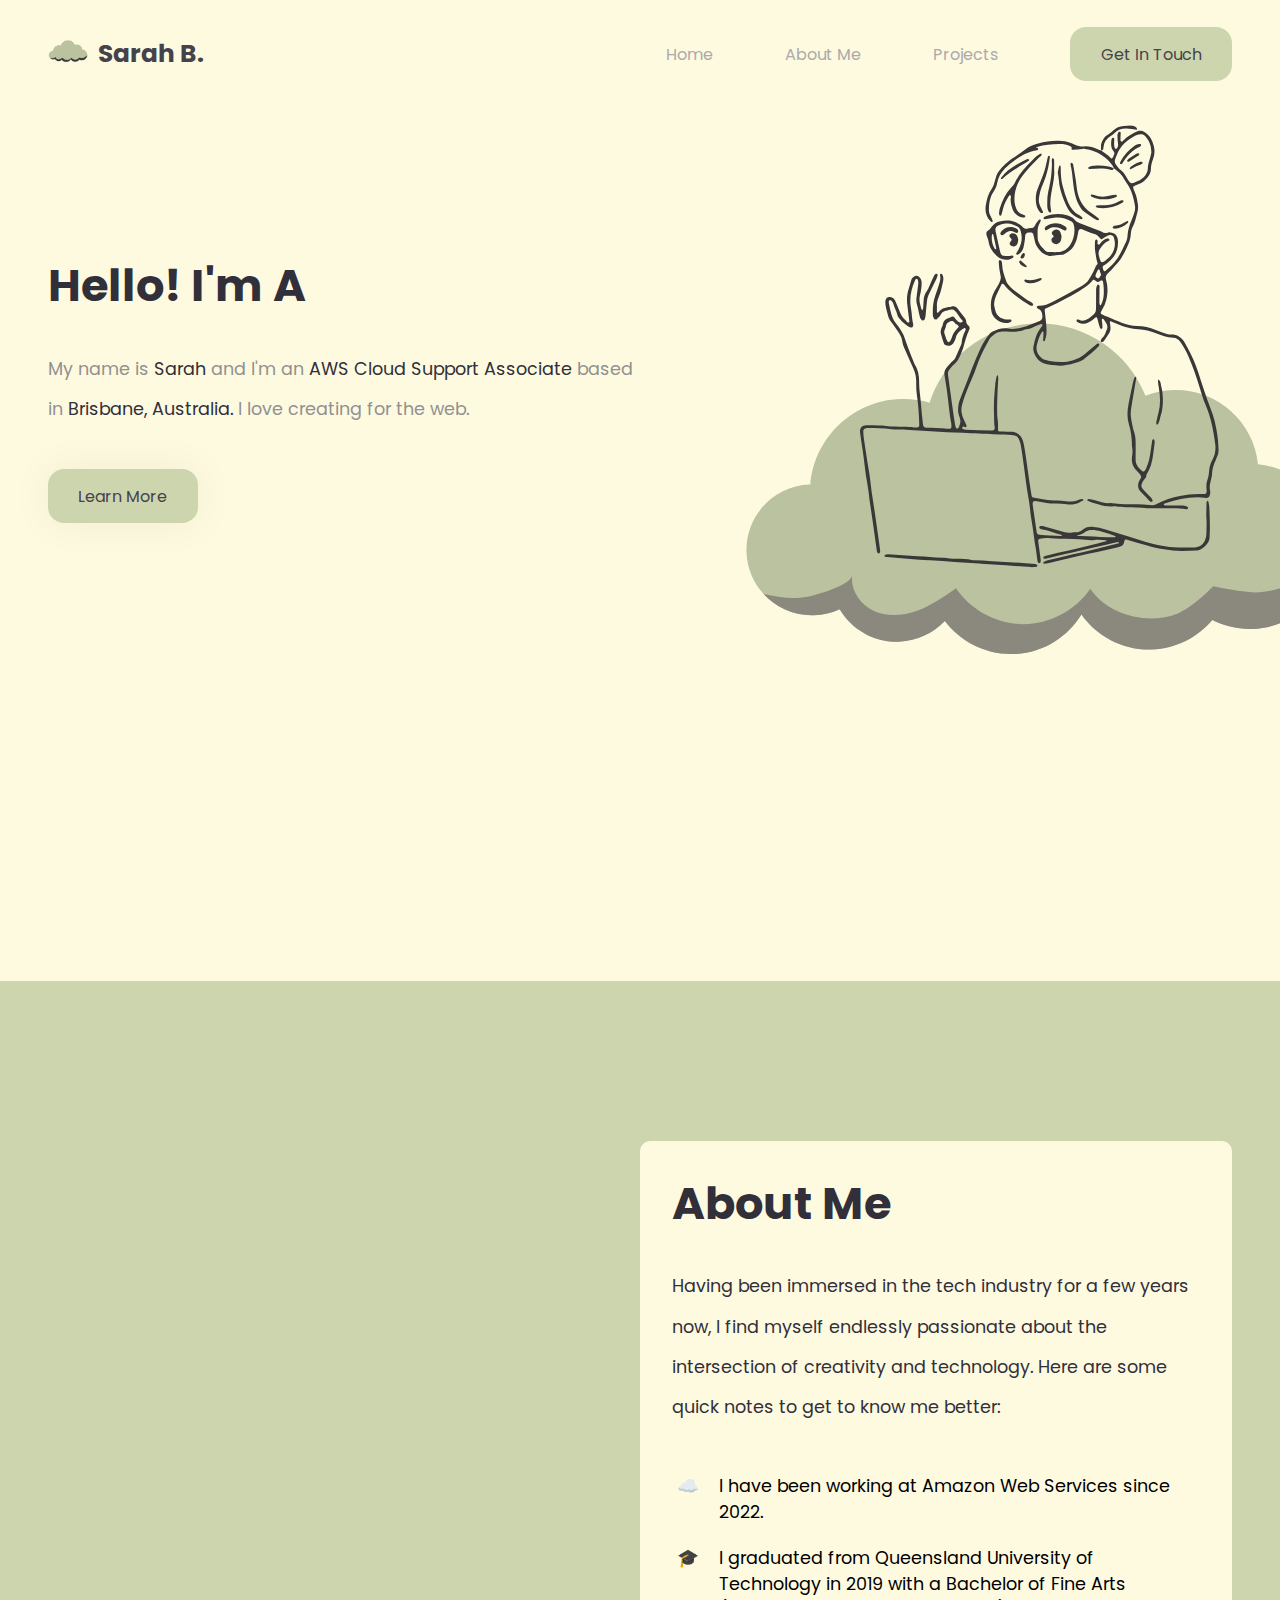
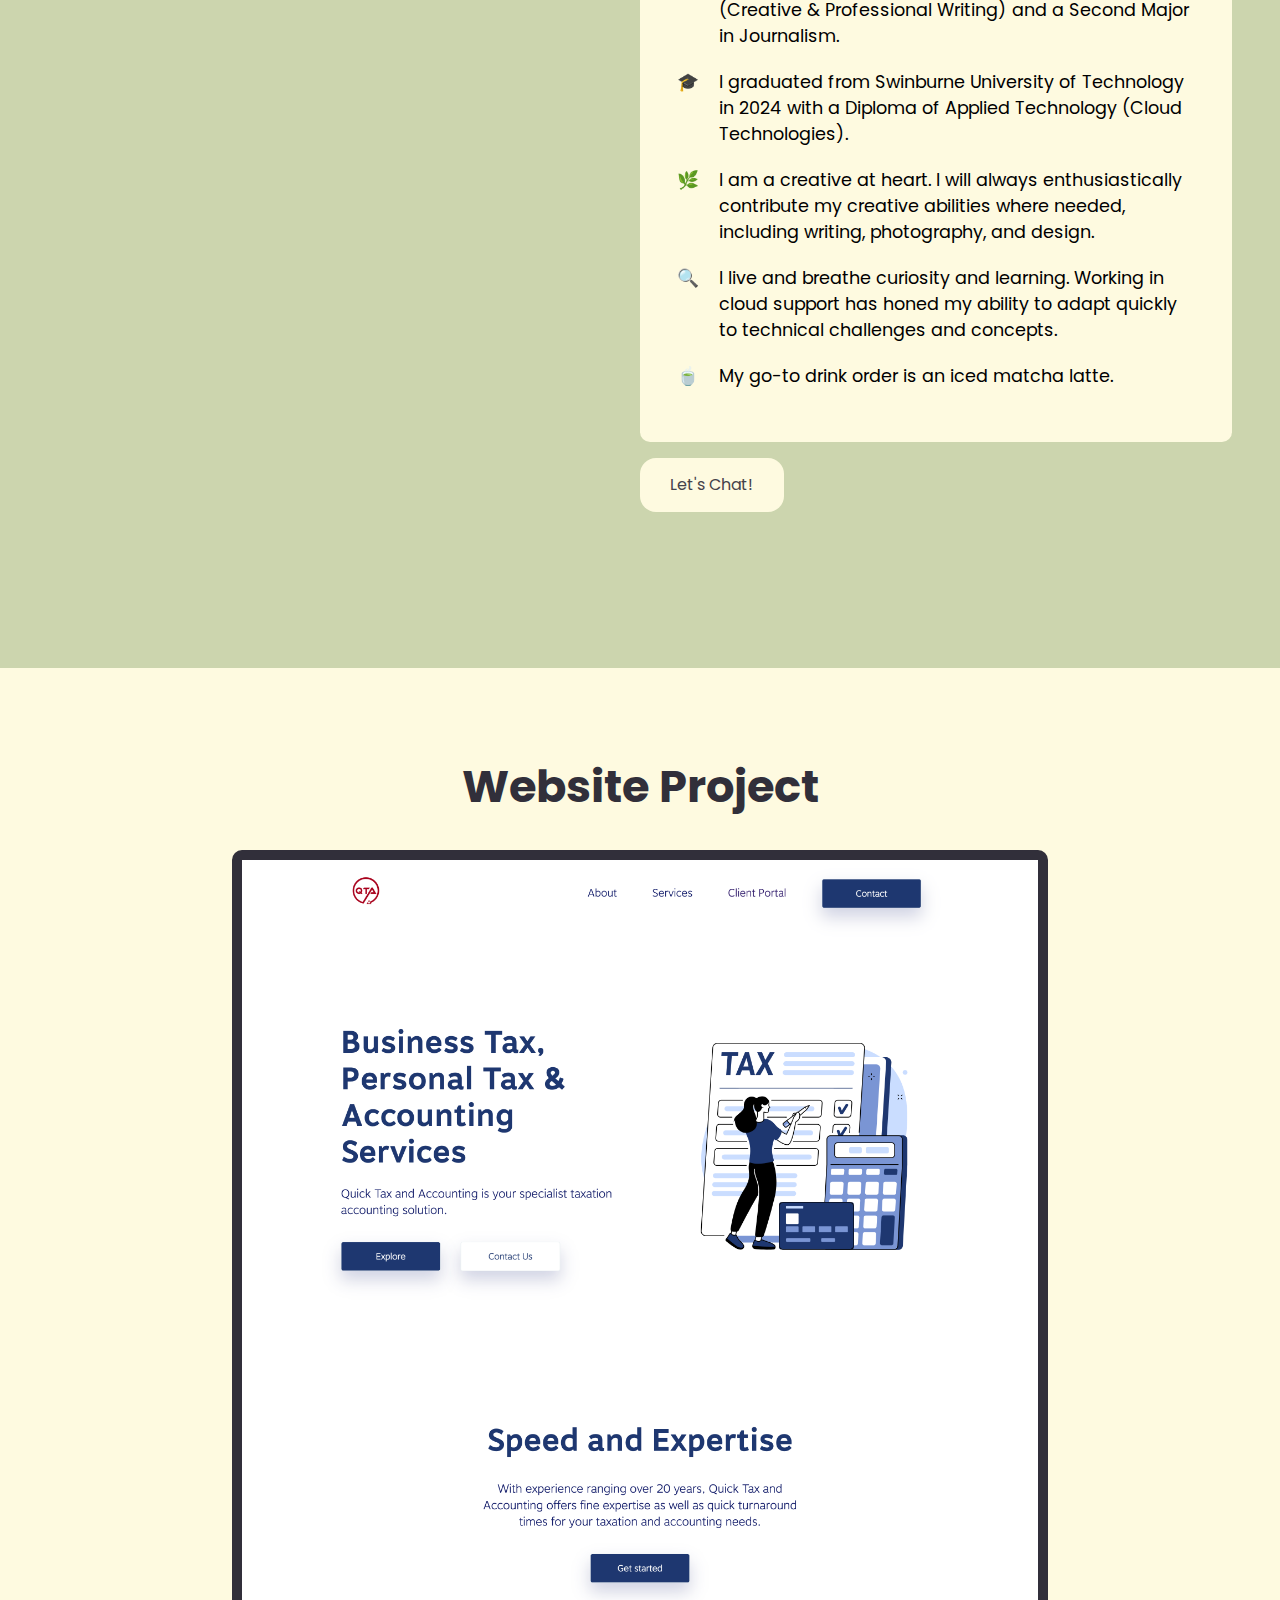
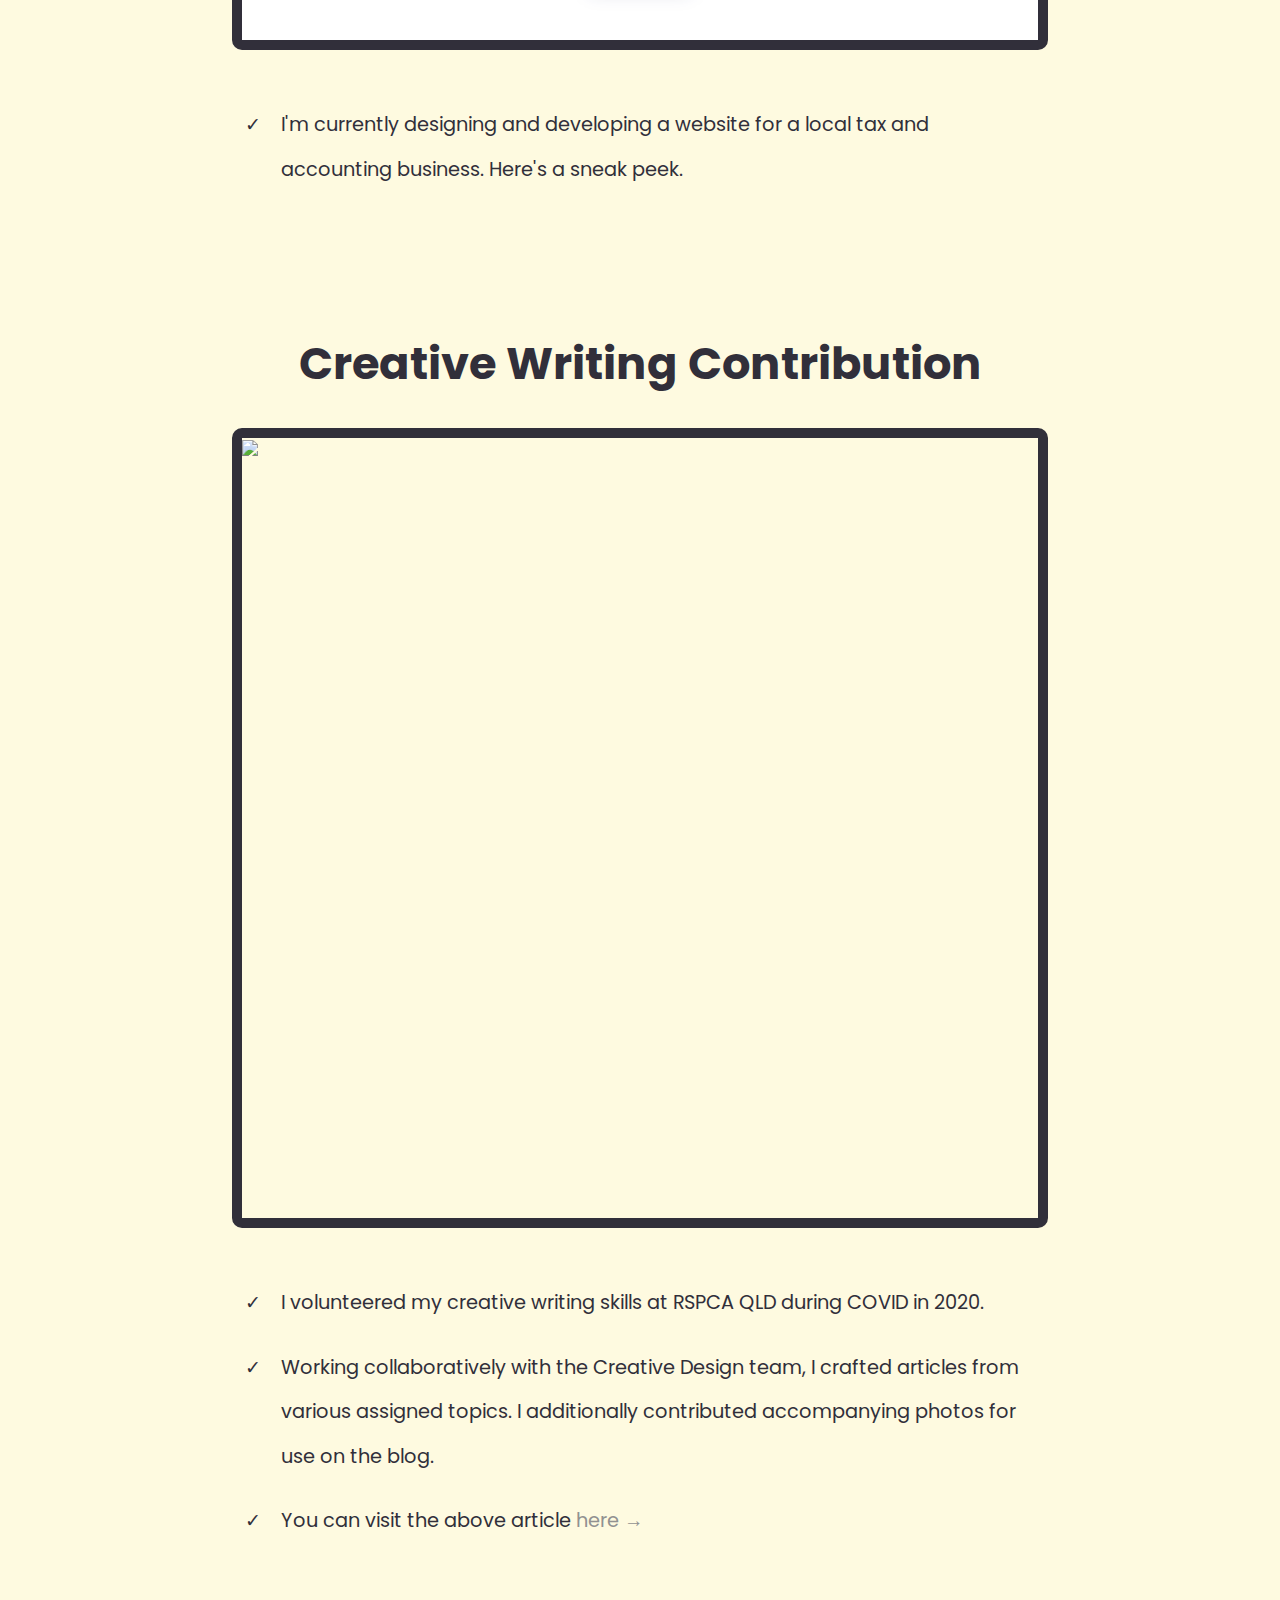
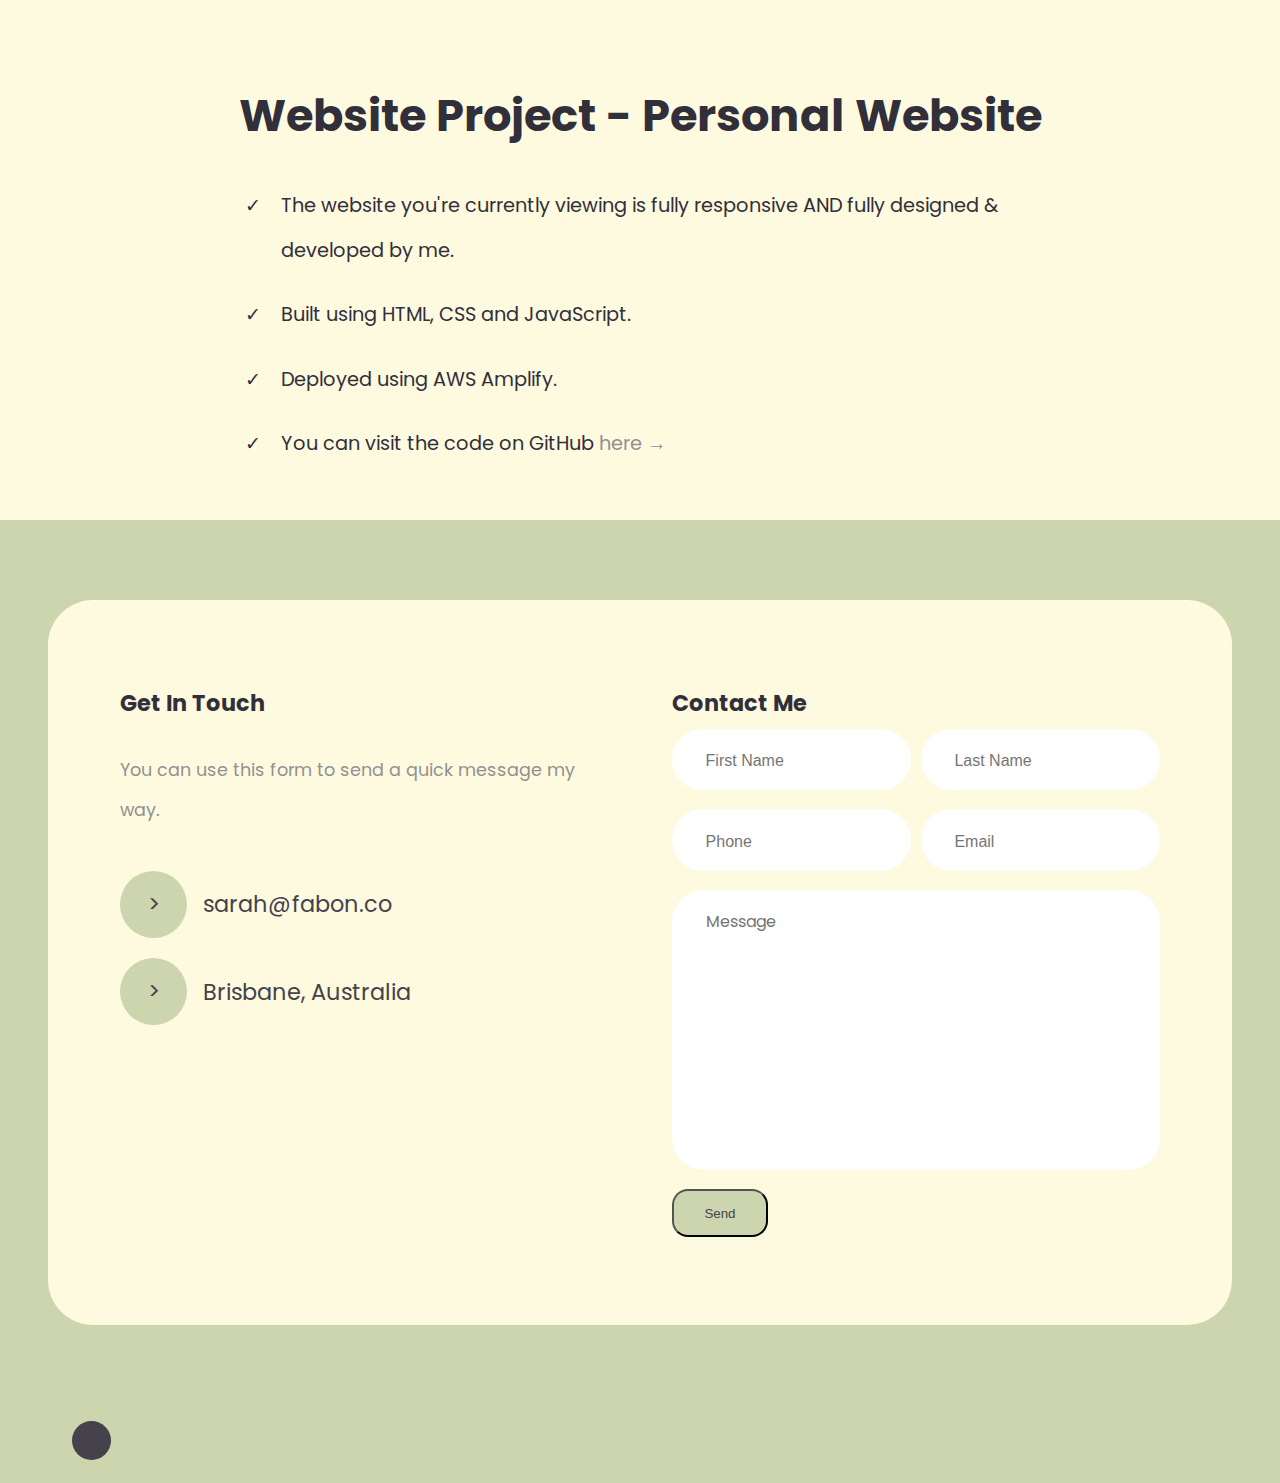
==== commit 7b967bad: "Adjusted margins for browser-container class" ====
--- a/index.html
+++ b/index.html
@@ -164,9 +164,11 @@
 <!-- START PROJECTS SHOWCASE -->
         <section class="projects" id="projects">
           <div class="showcase-area">
+<!-- WEBSITE SHOWCASE - QTA -->
+
             <div class="skill-showcase">
               <div class="big-title">
-                <h1>Website Project #1</h1>
+                <h1>Website Project</h1>
               </div>
               <div class="browser-container">
                 <div class="project-area"><img src="./website-capture.png"></div>
@@ -174,41 +176,18 @@
               <div class="project-description">
                 <div class="grid-container">
                   <div class="grid-item">✓</div>
+                  <div class="grid-item">I'm currently designing and developing a website for a local tax and accounting business. Here's a sneak peek.</div>
+
+                  <!-- <div class="grid-item">✓</div>
                   <div class="grid-item">Fully responsive web design & development for a local tax and accounting business.</div>
               
                   <div class="grid-item">✓</div>
-                  <div class="grid-item">Insert more info here</div>
-              
-              </div>
-              </div>
-            </div>
-<!-- WEBSITE SHOWCASE - PERSONAL -->
-            <div class="skill-showcase">
-              <div class="big-title">
-                <h1>Website Project #2</h1>
-              </div>
-              <div class="browser-container">
-                <div class="project-area"><img src="./img/person.svg"></div>
-              </div>
-              <div class="project-description">
-                <div class="grid-container">
-
-                  <div class="grid-item">✓</div>
-                  <div class="grid-item">The website you're currently viewing is fully responsive AND fully designed & developed by me.</div>
-              
-                  <div class="grid-item">✓</div>
-                  <div class="grid-item">Built using HTML, CSS and JavaScript.</div>
-
-                  <div class="grid-item">✓</div>
-                  <div class="grid-item">Deployed using AWS Amplify.</div>
-
-                  <div class="grid-item">✓</div>
-                  <div class="grid-item">You can visit the code on GitHub <a href="https://github.com/sarahbfaws/Fabon-Personal" target="_blank">here →</a></div>
-              
-              </div>
-              </div>
-            </div>
-<!-- END WEBSITE SHOWCASE - PERSONAL -->
+                  <div class="grid-item">Insert more info here</div> -->
+              
+              </div>
+              </div>
+            </div>
+<!-- END WEBSITE SHOWCASE - QTA -->
 <!-- WRITING SHOWCASE - RSPCA -->
 
             <div class="skill-showcase">
@@ -235,6 +214,33 @@
               </div>
             </div>
 <!-- END WRITING SHOWCASE - RSPCA -->
+ <!-- WEBSITE SHOWCASE - PERSONAL -->
+            <div class="skill-showcase">
+              <div class="big-title">
+                <h1>Website Project - Personal Website</h1>
+              </div>
+              <!-- <div class="browser-container">
+                <div class="project-area"><img src="./img/person.svg"></div>
+              </div> -->
+              <div class="project-description">
+                <div class="grid-container">
+
+                  <div class="grid-item">✓</div>
+                  <div class="grid-item">The website you're currently viewing is fully responsive AND fully designed & developed by me.</div>
+              
+                  <div class="grid-item">✓</div>
+                  <div class="grid-item">Built using HTML, CSS and JavaScript.</div>
+
+                  <div class="grid-item">✓</div>
+                  <div class="grid-item">Deployed using AWS Amplify.</div>
+
+                  <div class="grid-item">✓</div>
+                  <div class="grid-item">You can visit the code on GitHub <a href="https://github.com/sarahbfaws/Fabon-Personal" target="_blank">here →</a></div>
+              
+              </div>
+              </div>
+            </div>
+<!-- END WEBSITE SHOWCASE - PERSONAL -->
           </div>
         </section>
 <!-- END PROJECTS SHOWCASE -->
--- a/style.css
+++ b/style.css
@@ -315,6 +315,7 @@
   grid-template-columns: auto 1fr;
   grid-gap: 10px;
   margin-bottom: 1rem;
+  width: 100%;
 }
 
 .grid-item {
@@ -380,6 +381,7 @@
   height: 800px;
   width: auto;
   margin: 2rem;
+  margin-bottom: 4rem;
   /* background-repeat: no-repeat; */
   /* background-size: cover; */
   /* z-index: 29; */
@@ -391,6 +393,7 @@
   position: relative;
   /* z-index: 30; */
   height: 800px;
+  margin-bottom: 3rem;
 }
 
 .projects {
@@ -401,16 +404,16 @@
   color: var(--darkOne);
   font-size: 1.1rem;
   margin: auto;
-  margin-top: 5rem;
-  max-width: 600px;
+  margin-top: 2rem;
+  max-width: 800px;
   line-height: 2.3;
 }
 
 .skill-showcase {
   width: 80%;
-  padding: 10rem 0 8.5rem;
+  /* padding: 10rem 0 8.5rem; */
   background-color: var(--backgroundColor);
-  padding: 5.5rem 4.5rem;
+  padding: 5.5rem 4.5rem 2rem 4.5rem;
   display: grid;
   margin: 0 auto;
 }
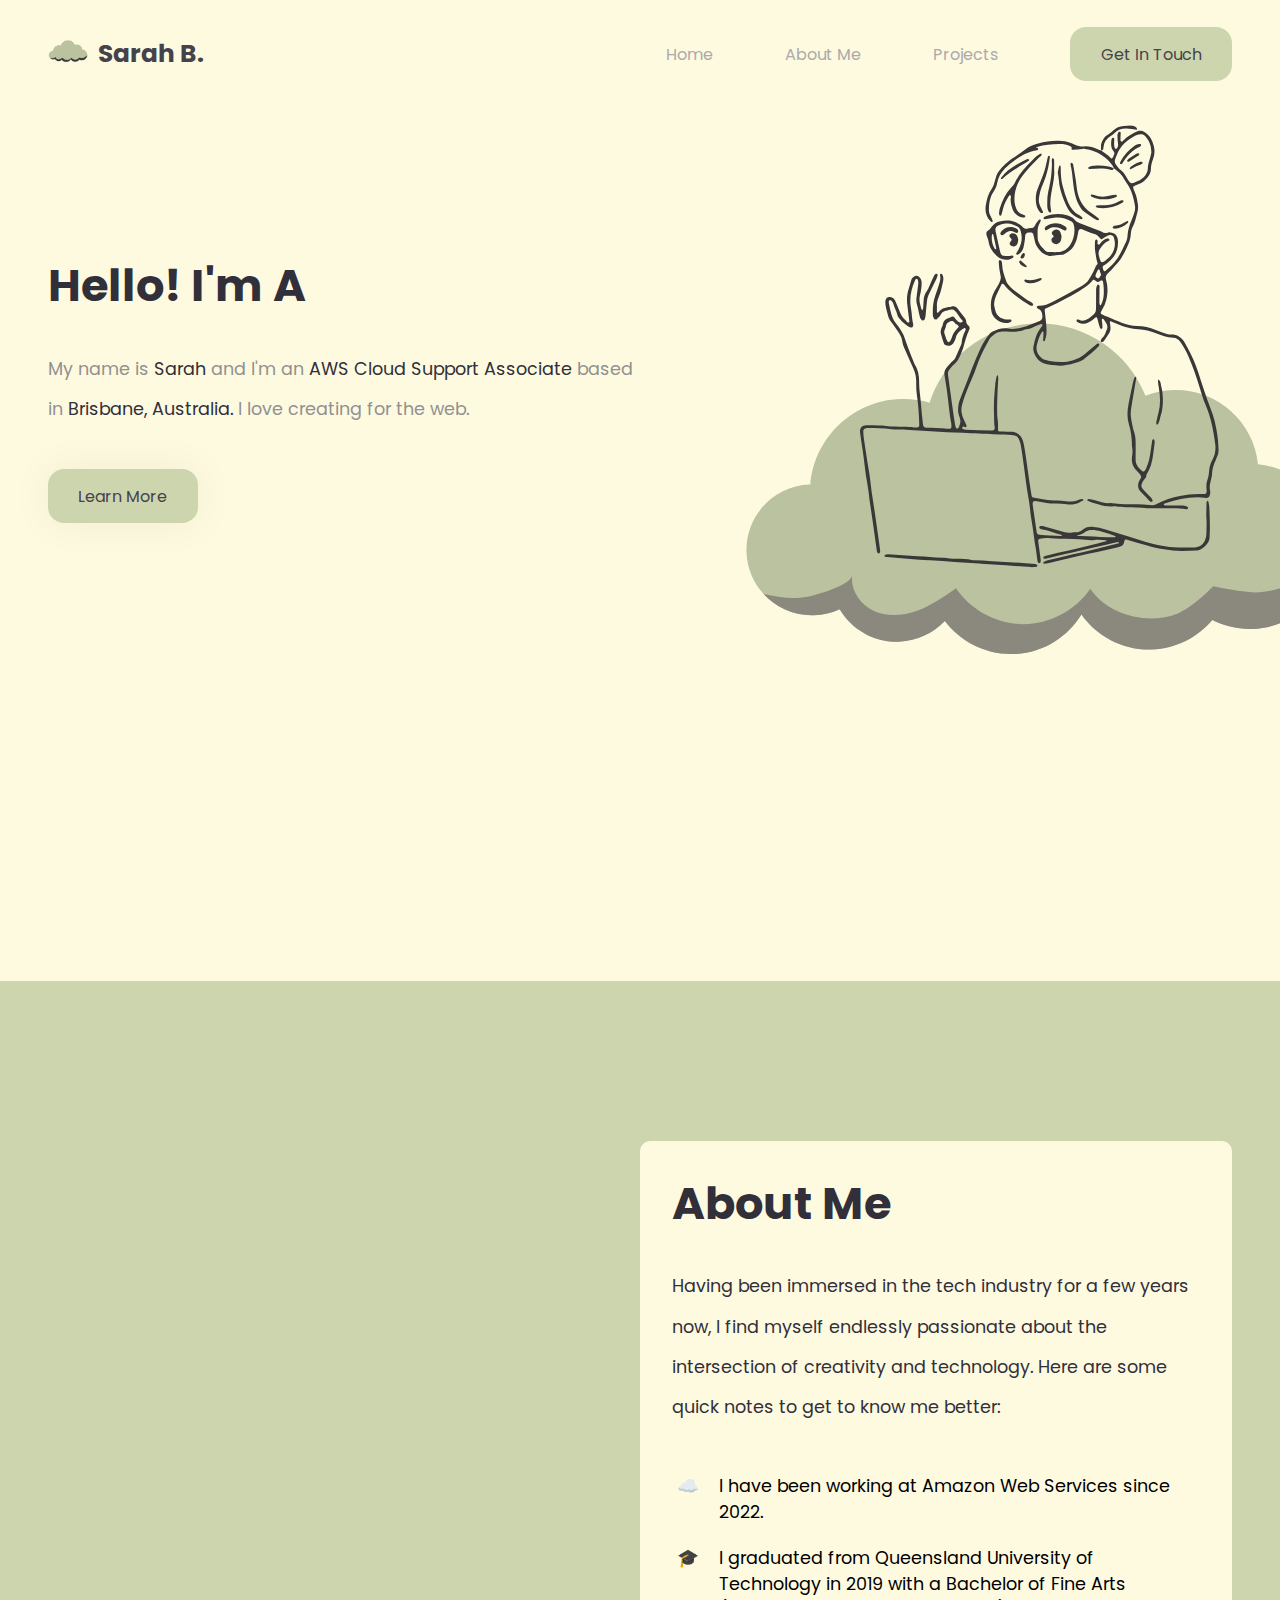
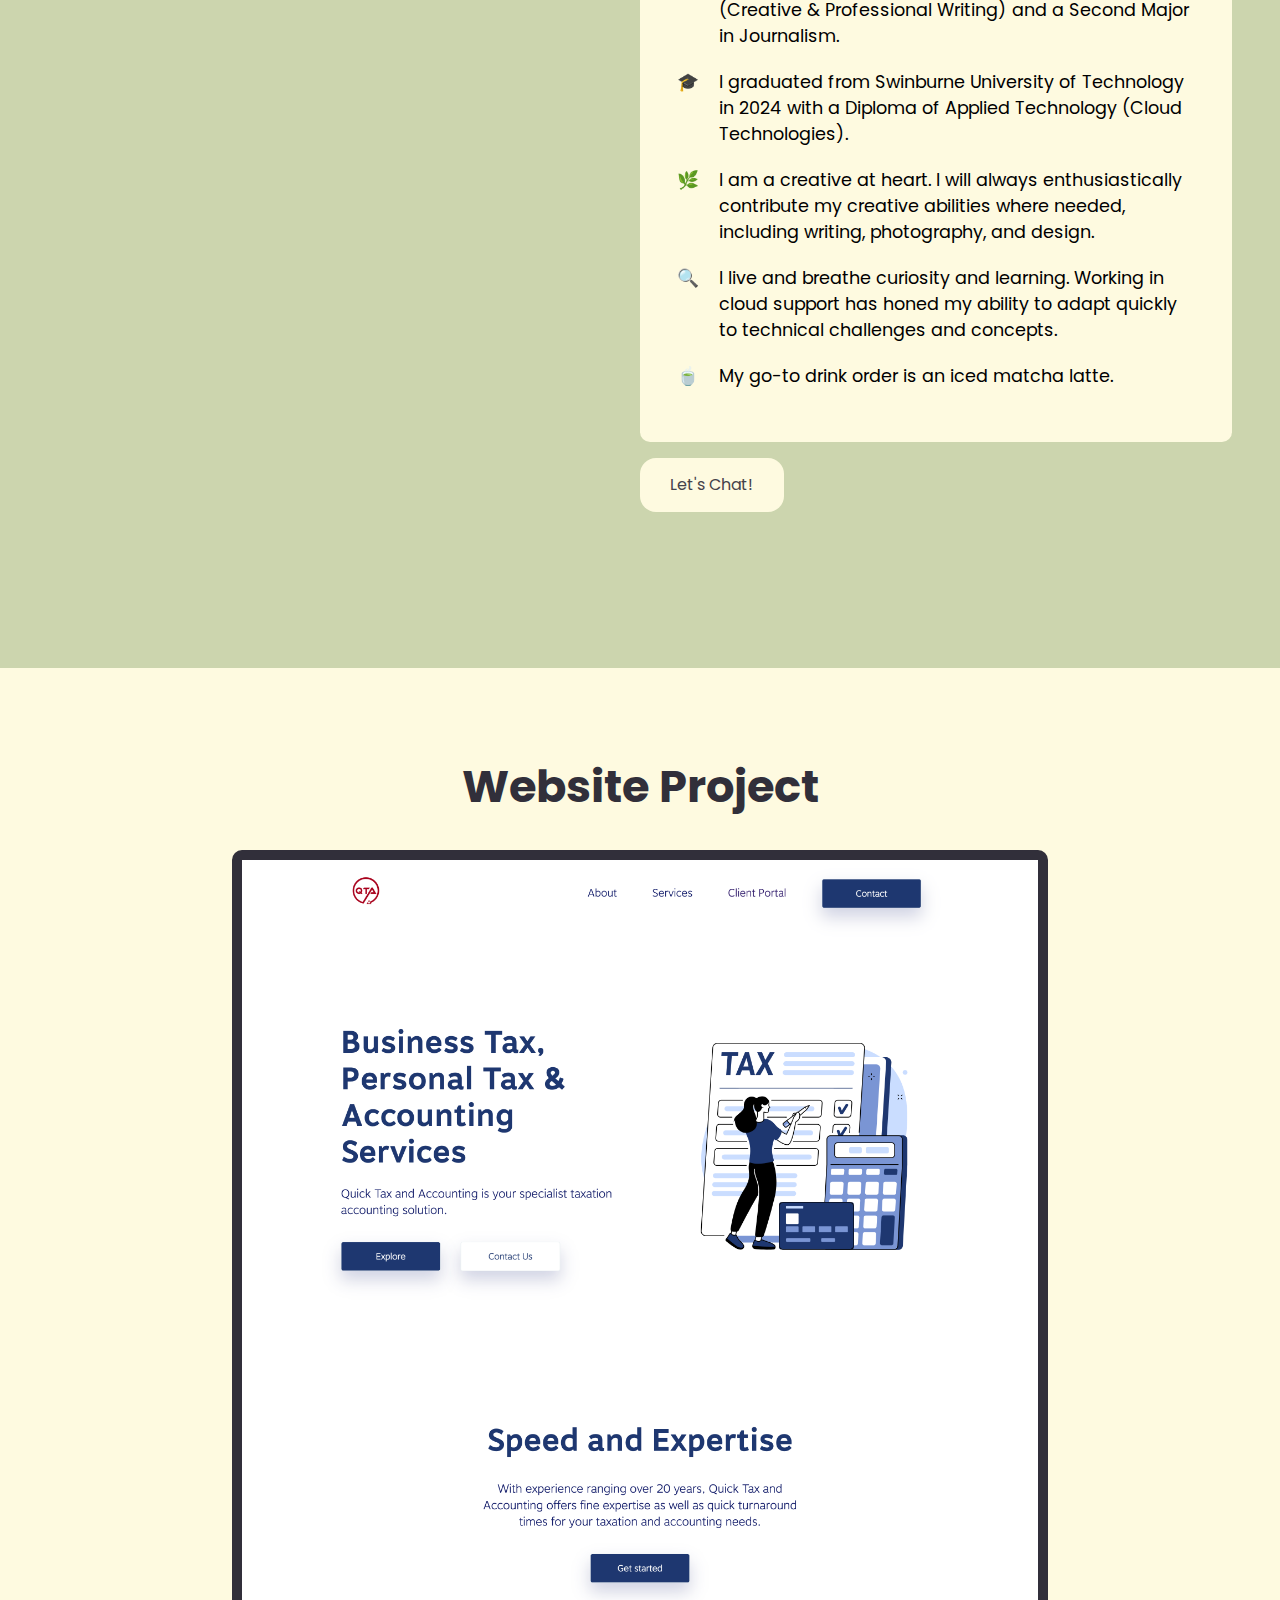
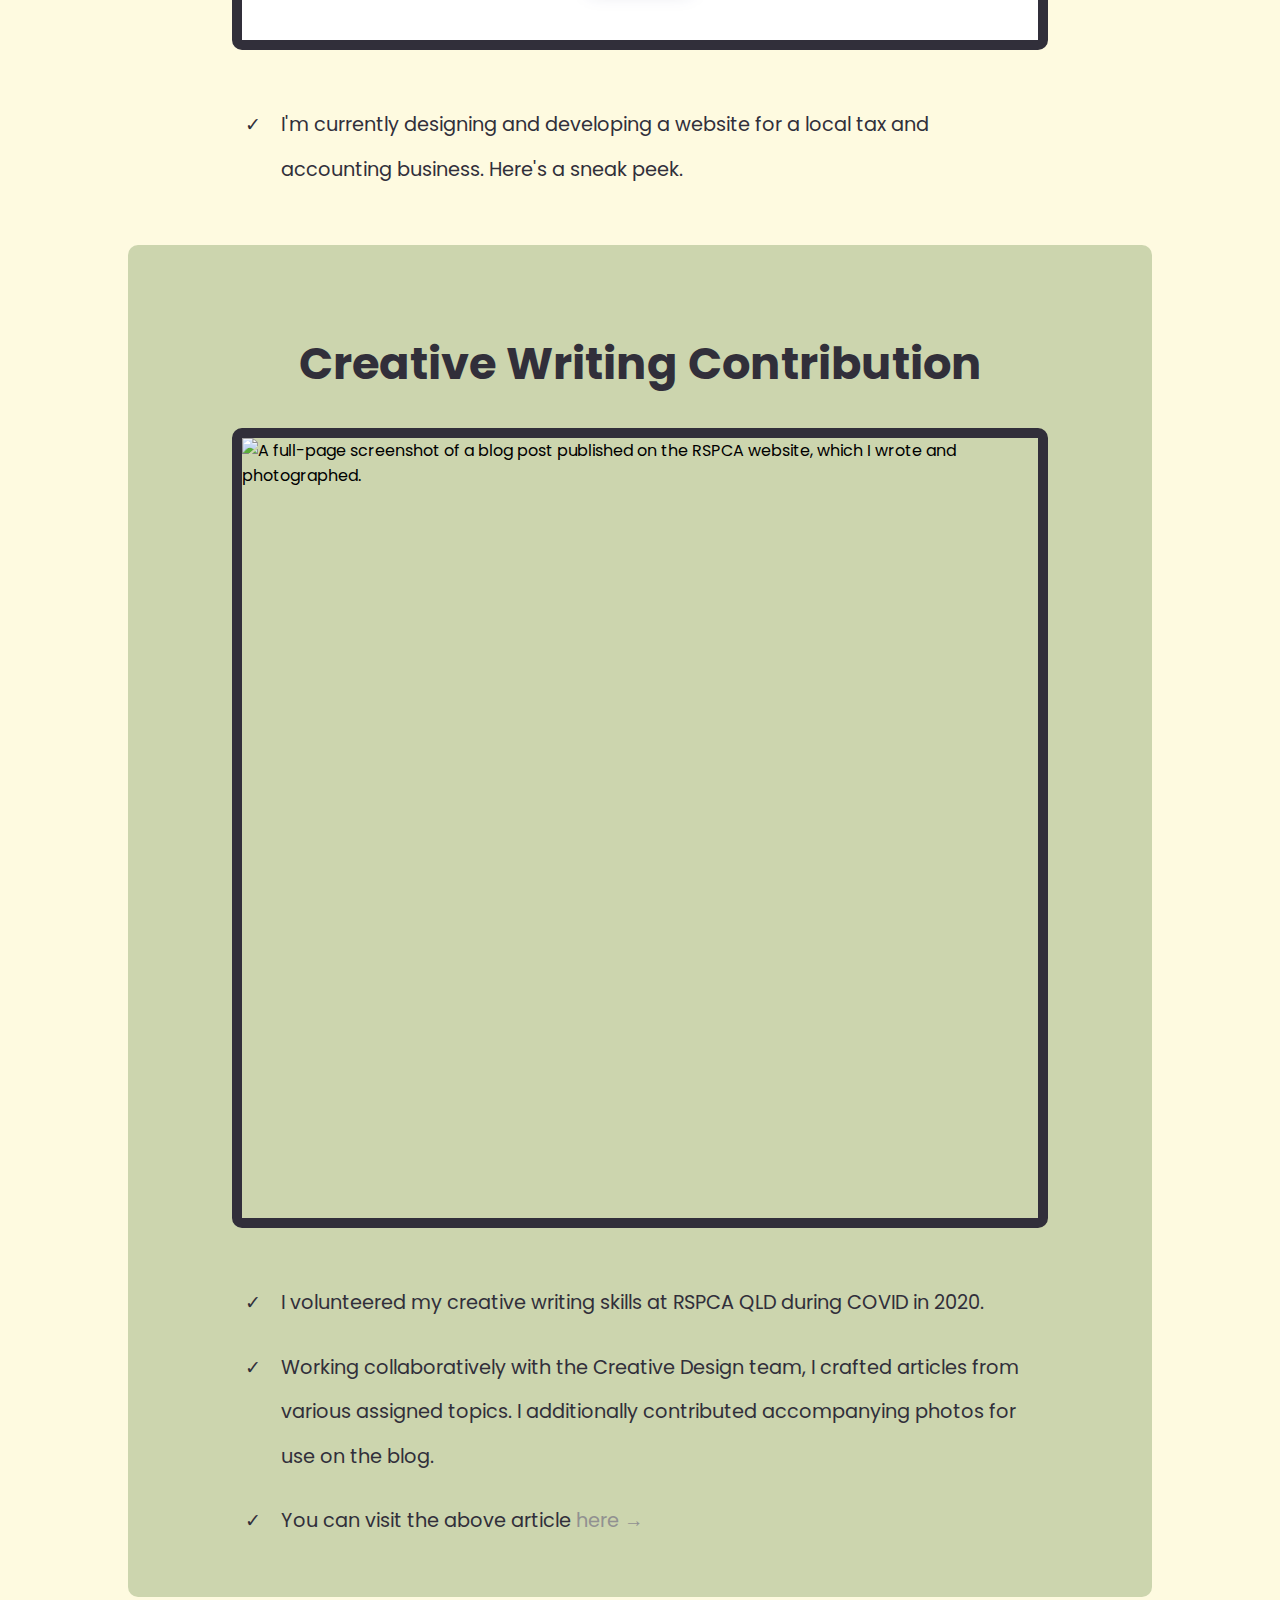
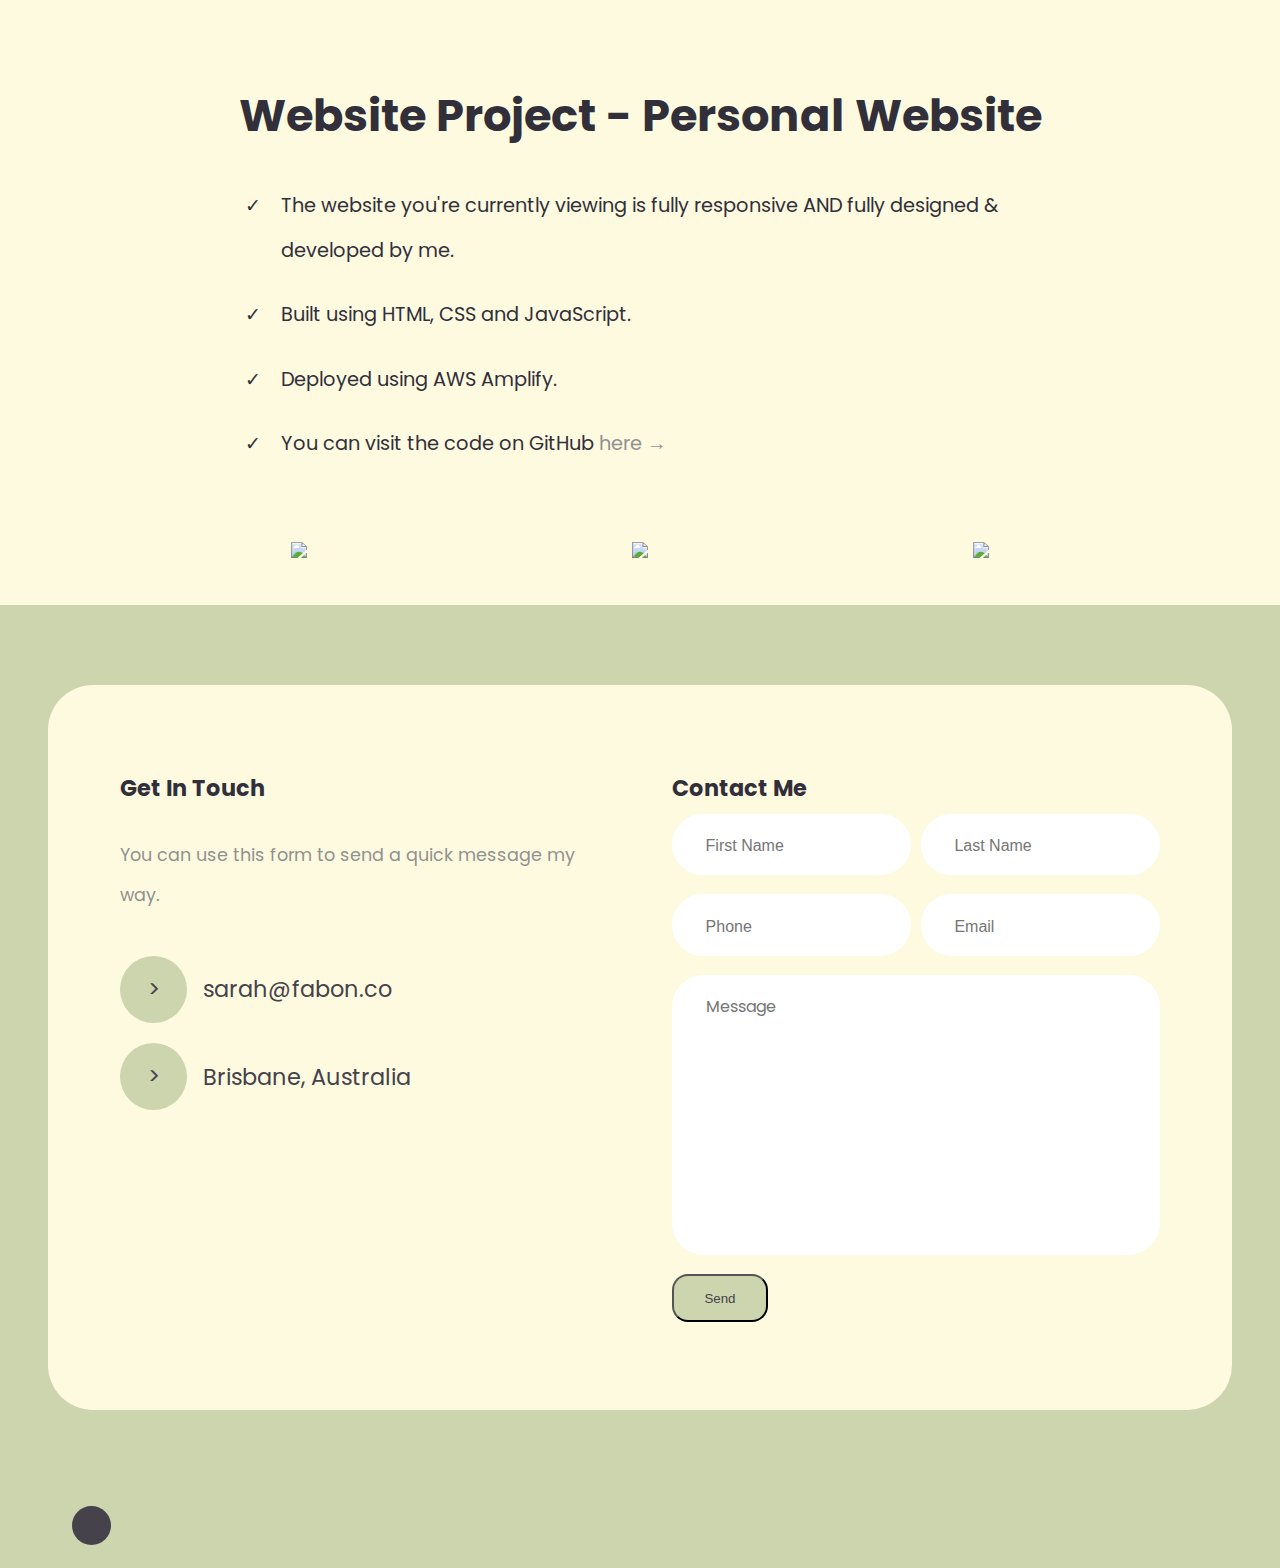
==== commit 8e54ac68: "Made edits to mobile version so that margins and padding is displayed properly." ====
--- a/index.html
+++ b/index.html
@@ -12,8 +12,6 @@
   <body>
     <main>
       <div class="big-wrapper light">
-        <!-- <img src="./img/shape.png" alt="A shape in the background" class="shape"; /> -->
-
         <header>
           <div class="container">
             <div class="logo">
@@ -39,9 +37,9 @@
         </header>
 <!-- START HERO SECTION -->
         <div class="showcase-area" id="hero">
-          <div class="container">
+          <div class="container" id="hero-container">
 <!-- START HERO SECTION LEFT -->
-            <div class="left">
+            <div class="left" id="hero-container">
               <div class="big-title">
                 <h1>Hello! I'm a</h1>
                 <h1><span id="intro"></span></h1>
@@ -99,7 +97,7 @@
 
                 <img
                   src="./img/me.svg"
-                  alt="Rolling mountain hills at Maleny, Queensland"
+                  alt="An image of me."
                   class="about-image second-image"
                   data-aos="fade-left"
                   data-aos-anchor-placement="top-center"
@@ -149,7 +147,6 @@
                     people, particularly within the digital agency sphere.
                   </p>
                 </div> -->
-
                 
               </div>
               <div class="cta">
@@ -171,7 +168,7 @@
                 <h1>Website Project</h1>
               </div>
               <div class="browser-container">
-                <div class="project-area"><img src="./website-capture.png"></div>
+                <div class="project-area"><img src="./website-capture.png" alt="A full-page screenshot of a website I made."></div>
               </div>
               <div class="project-description">
                 <div class="grid-container">
@@ -190,13 +187,13 @@
 <!-- END WEBSITE SHOWCASE - QTA -->
 <!-- WRITING SHOWCASE - RSPCA -->
 
-            <div class="skill-showcase">
+            <div class="skill-showcase-alt" >
               <div class="big-title">
                 <h1>Creative Writing Contribution</h1>
               </div>
               <div class="browser-container">
                 <div class="project-area">
-                  <img src="./website-capture-rspca.png">
+                  <img src="./website-capture-rspca.png" alt="A full-page screenshot of a blog post published on the RSPCA website, which I wrote and photographed.">
                 </div>
               </div>
               <div class="project-description">
@@ -246,29 +243,24 @@
 <!-- END PROJECTS SHOWCASE -->
 
 
-        <!-- <section class="projects" id="projects3">
-          <div class="showcase-area">
-            <div class="skill-showcase">
-              <div class="big-title">
-                <h1>Qualifications</h1>
-              </div>
+        <section class="projects" id="projects">
+          <div class="showcase-area " id="showcase-images">
+            <div class="skill-showcase" id="skill-showcase-image">
               <div class="skill-container">
-                <div class="skill-item">
-                  <img src="" />
-                  <p>Bachelor of Fine Arts (Creative & Professional Writing / Journalism)</p>
-                  
-                </div>
-                <div class="skill-item">
-                  <img src="./img/aws.svg" />
-                  <p>Bachelor of Fine Arts (Creative & Professional Writing / Journalism)</p>
-                </div>
-                <div class="skill-item">
-                  <img src="./img/aws.svg" />
-                </div>
-              </div>
-            </div>
-          </div>
-        </section> -->
+                <div class="skill-item first-item">
+                  <img src="./img/treats.svg" />
+                </div>
+                <div class="skill-item second-item">
+                  <img src="./img/river.svg" />
+                </div>
+                <div class="skill-item third-item">
+                  <img src="./img/cow.svg" />
+                </div>
+              </div>
+           
+            </div>
+          </div>
+        </section>
 
 <!-- START CONTACT SECTION -->
 
@@ -353,6 +345,7 @@
           </div>
         </section>
 <!-- END CONTACT SECTION -->
+<!-- FOOTER SECTION -->
 
         <div class="bottom-area">
           <div class="container">
@@ -366,6 +359,8 @@
             </button>
           </div>
         </div>
+<!-- END FOOTER SECTION -->
+
       </div>
     </main>
 
--- a/style.css
+++ b/style.css
@@ -418,12 +418,28 @@
   margin: 0 auto;
 }
 
+#skill-showcase-image {
+  padding: 0rem;
+}
 
 
 .skill-showcase h1 {
   text-align: center;
 }
 
+.skill-showcase-alt {
+  background-color: var(--mainColor);
+  width: 80%;
+  /* padding: 10rem 0 8.5rem; */
+  padding: 5.5rem 4.5rem 2rem 4.5rem;
+  display: grid;
+  margin: 0 auto;
+  border-radius: 10px;
+}
+
+.skill-showcase-alt h1 {
+  text-align: center;
+}
 
 .git-btn {
   display: inline-block;
@@ -506,6 +522,8 @@
   padding: 7rem 0;
   overflow: hidden;
 }
+
+
 .contact {
   width: 100%;
   padding: 5rem 0 5rem;
@@ -645,6 +663,11 @@
   .hamburger-menu {
     display: flex;
   }
+
+#hero-container {
+  margin-top: 4rem;
+  margin-bottom: 4rem;
+}
 
   .links {
     position: fixed;
@@ -698,39 +721,77 @@
   }
 
   .showcase-area {
+    padding: 2rem 0;
+    max-width: 700px;
+    margin: 0 auto;
+    overflow: hidden;
+    min-height: 100vh;
+    
+  }
+  .showcase-area .container {
+    grid-template-columns: 1fr;
+    justify-content: center;
+    grid-gap: 2rem;
+    display: block;
+    padding-bottom: 10px;
+  }
+
+  .showcase-area .text {
+    text-align: center;
+  }
+
+  .skill-container {
+    display: block;
+    grid-template-columns: 2fr;
+    justify-content: center;
+    margin: 0 auto;
+    padding: 0;
+    
+  }
+
+  /* .showcase-area {
     padding: 2.5rem 0;
     max-width: 700px;
     margin: 0 auto;
     overflow: hidden;
     min-height: 100vh;
     
-  }
-  .showcase-area .container {
-    grid-template-columns: 1fr;
-    justify-content: center;
-    grid-gap: 2rem;
-    display: block;
-    padding-bottom: 10px;
-  }
-
-  .showcase-area .text {
-    text-align: center;
-  }
-
-  .skill-container {
-    display: block;
-    grid-template-columns: 2fr;
-    justify-content: center;
-    
-  }
-
+  } */
+
+ #showcase-images {
+    margin: 0rem auto; 
+    padding: 0rem;
+    overflow: hidden;
+    min-height: auto ; 
+  }
+
+.third-item {
+  margin: 0 auto !important;
+  padding: 10px 0;
+  width: 100%;
+}
 
   .skill-showcase {
     width: 100%;
+    margin: 0rem;
+  }
+
+  .skill-showcase-alt {
+    width: 100%;
+    margin: 0rem;
+  }
+
+  .first-item {
+    display: none;
+  }
+
+  .second-item {
+    display: none;
   }
 
  .browser-container {
   height: auto;
+  margin-bottom: 1rem;
  }
 
  .project-area {
@@ -749,11 +810,11 @@
   }
 
   .about-image {
-    position: static;  /* or relative if needed */
+    position: static;  
     left: auto;
     top: auto;
-    transform: none;  /* Remove any transforms that were shifting the image */
-    margin-bottom: 1rem; /* add spacing if desired */
+    transform: none;  
+    margin-bottom: 1rem; 
   }
 
 
@@ -762,14 +823,14 @@
   }
 
   .second-image {
-    display: block;  /* Ensure the image is displayed */
-    margin: 0 auto;  /* Center horizontally */
+    display: block;  
+    margin: 0 auto;  
     padding-bottom: 50px;
-    width: 80%;  /* Adjust the width as needed */
-    max-width: 100%;  /* Ensure it doesn’t overflow */
-    position: relative; /* Reset any previous absolute positioning */
-    left: 0;  /* Remove any left positioning */
-    top: 0;   /* Remove any top positioning */
+    width: 80%;  
+    max-width: 100%;  
+    position: relative;
+    left: 0;  
+    top: 0;   
   }
   .third-image {
     display: none;
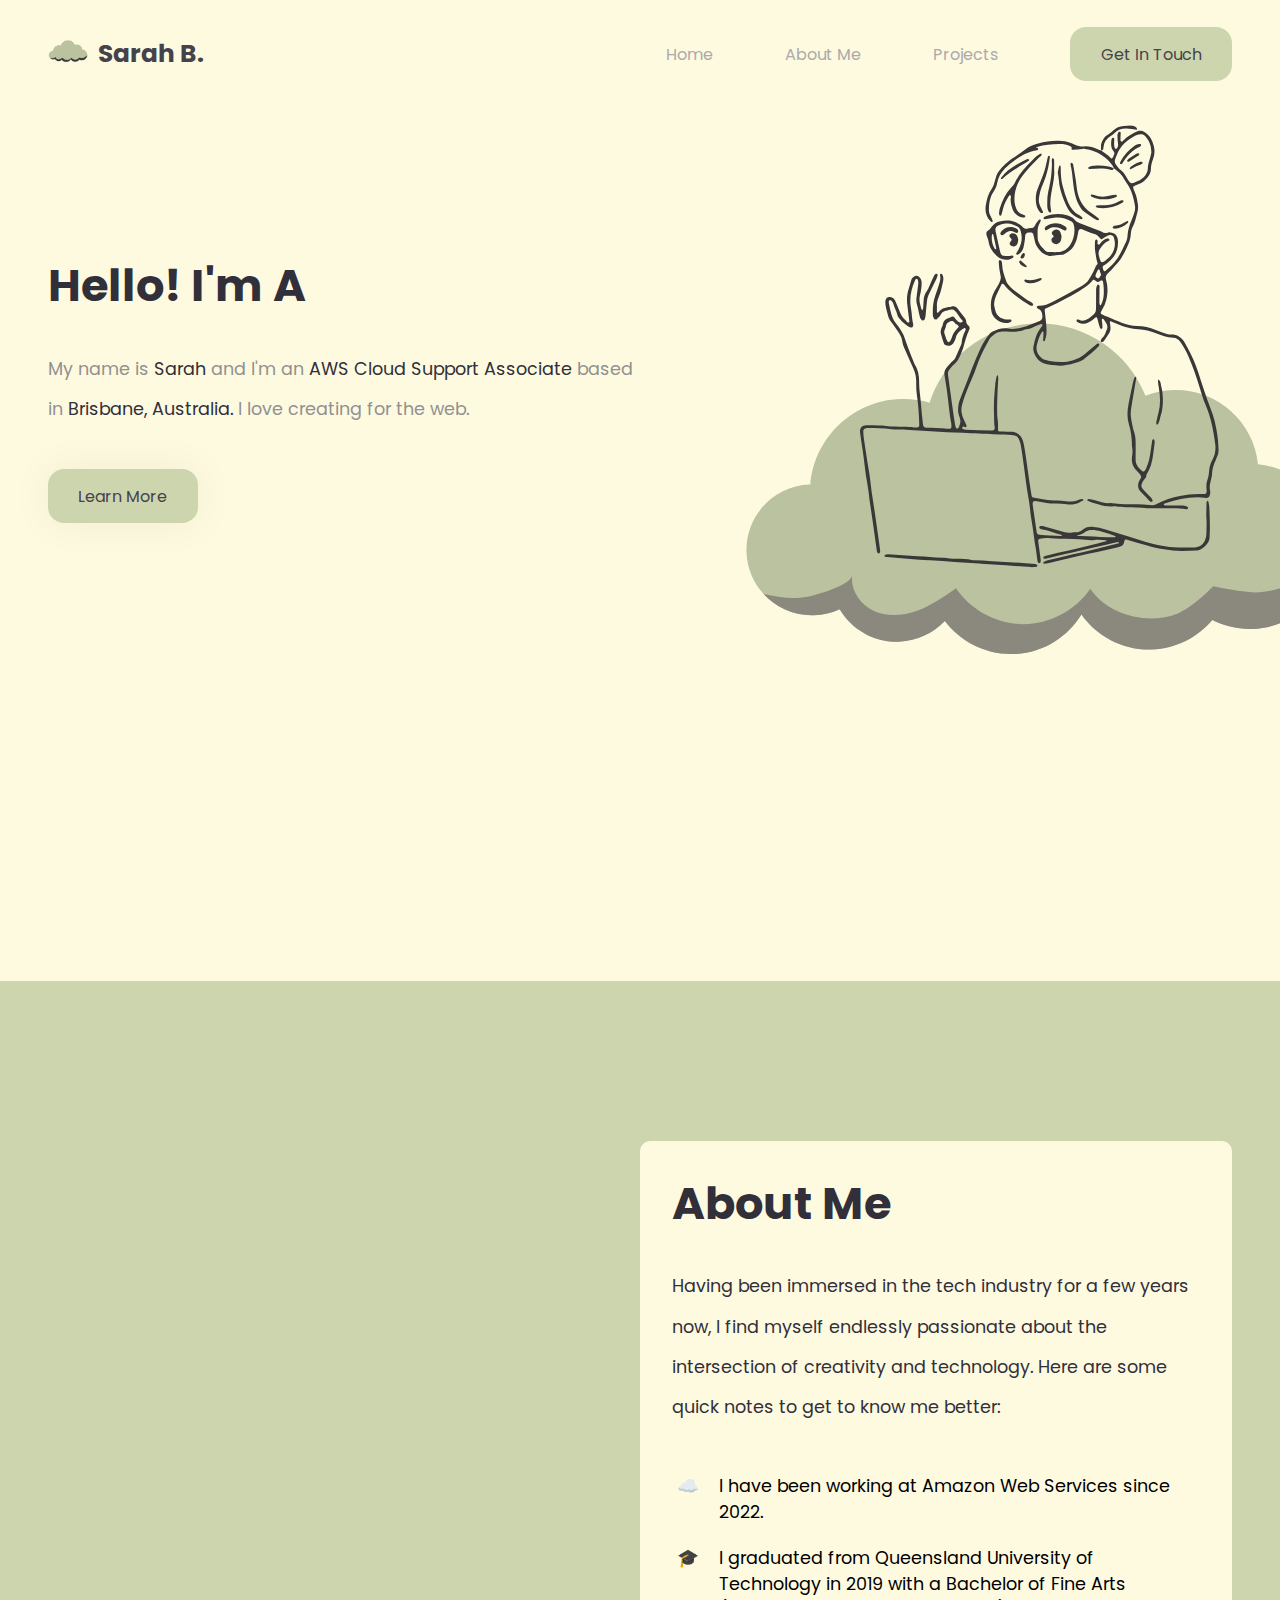
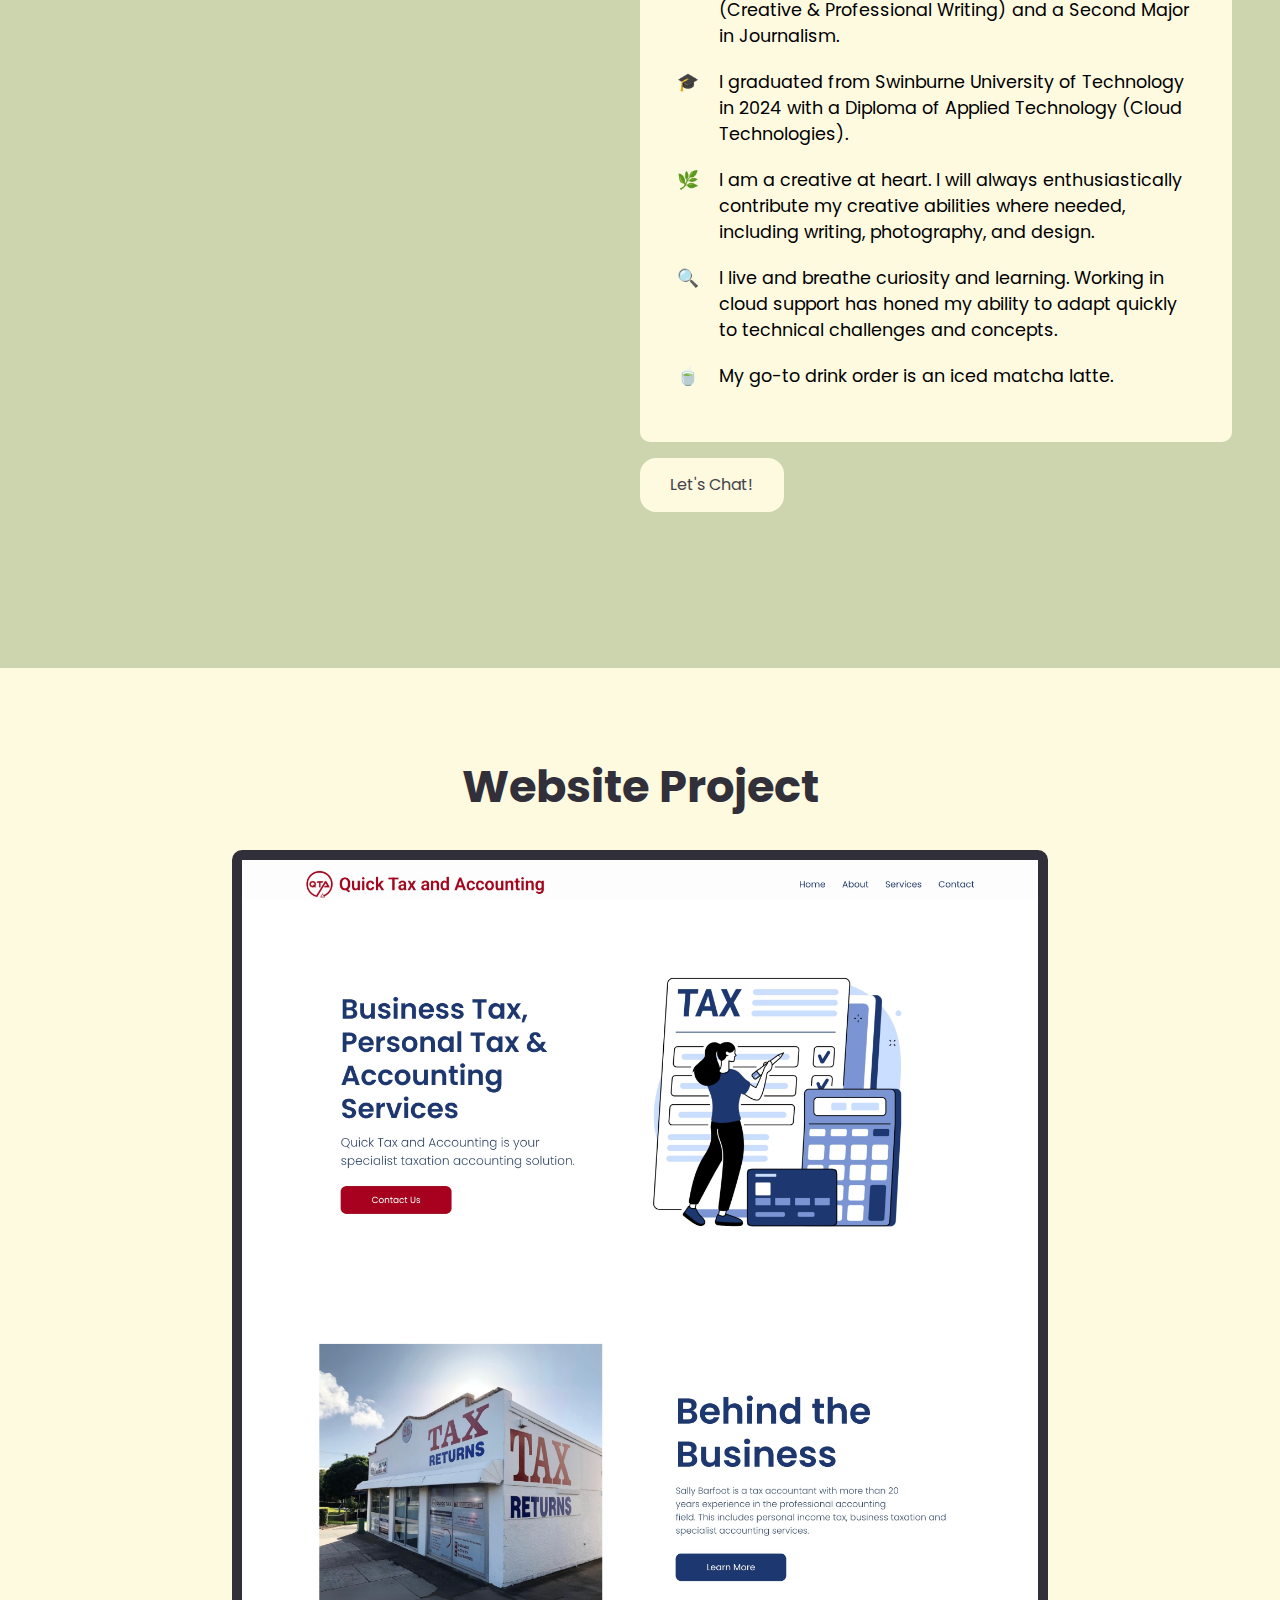
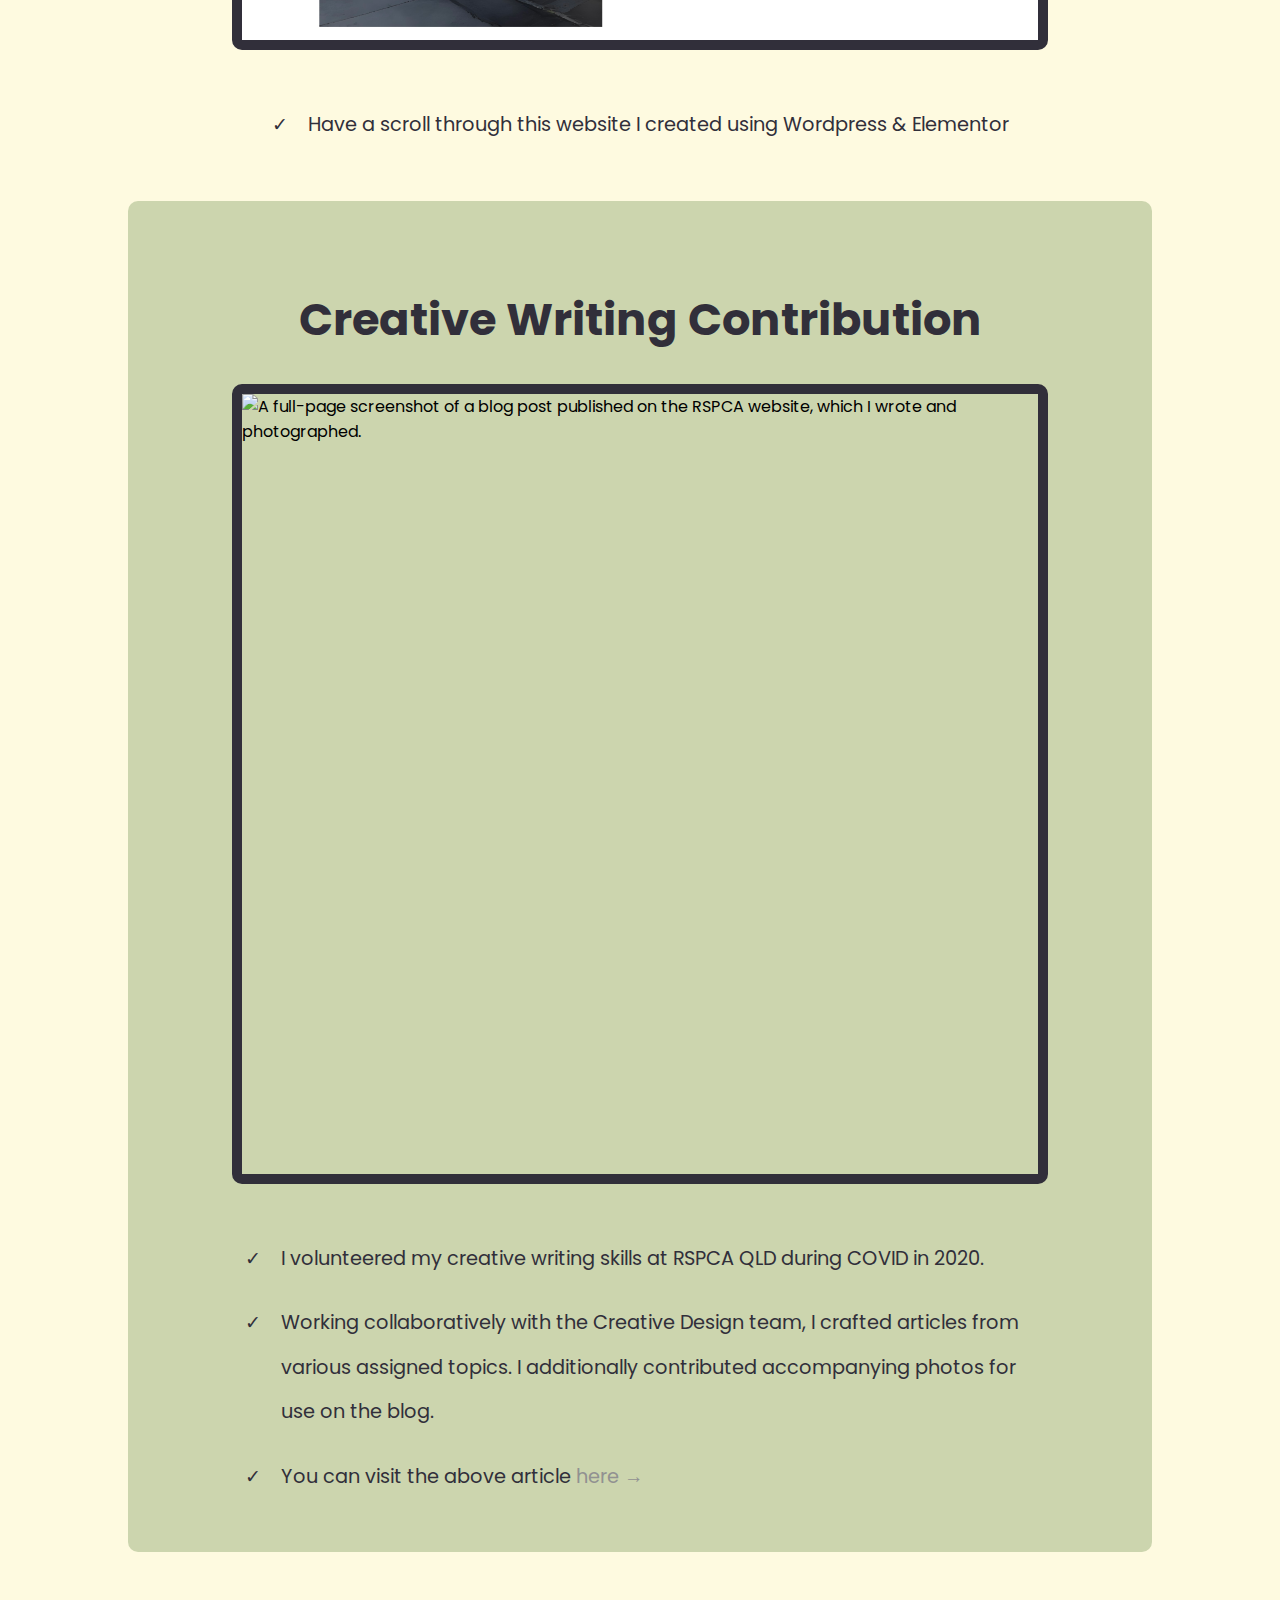
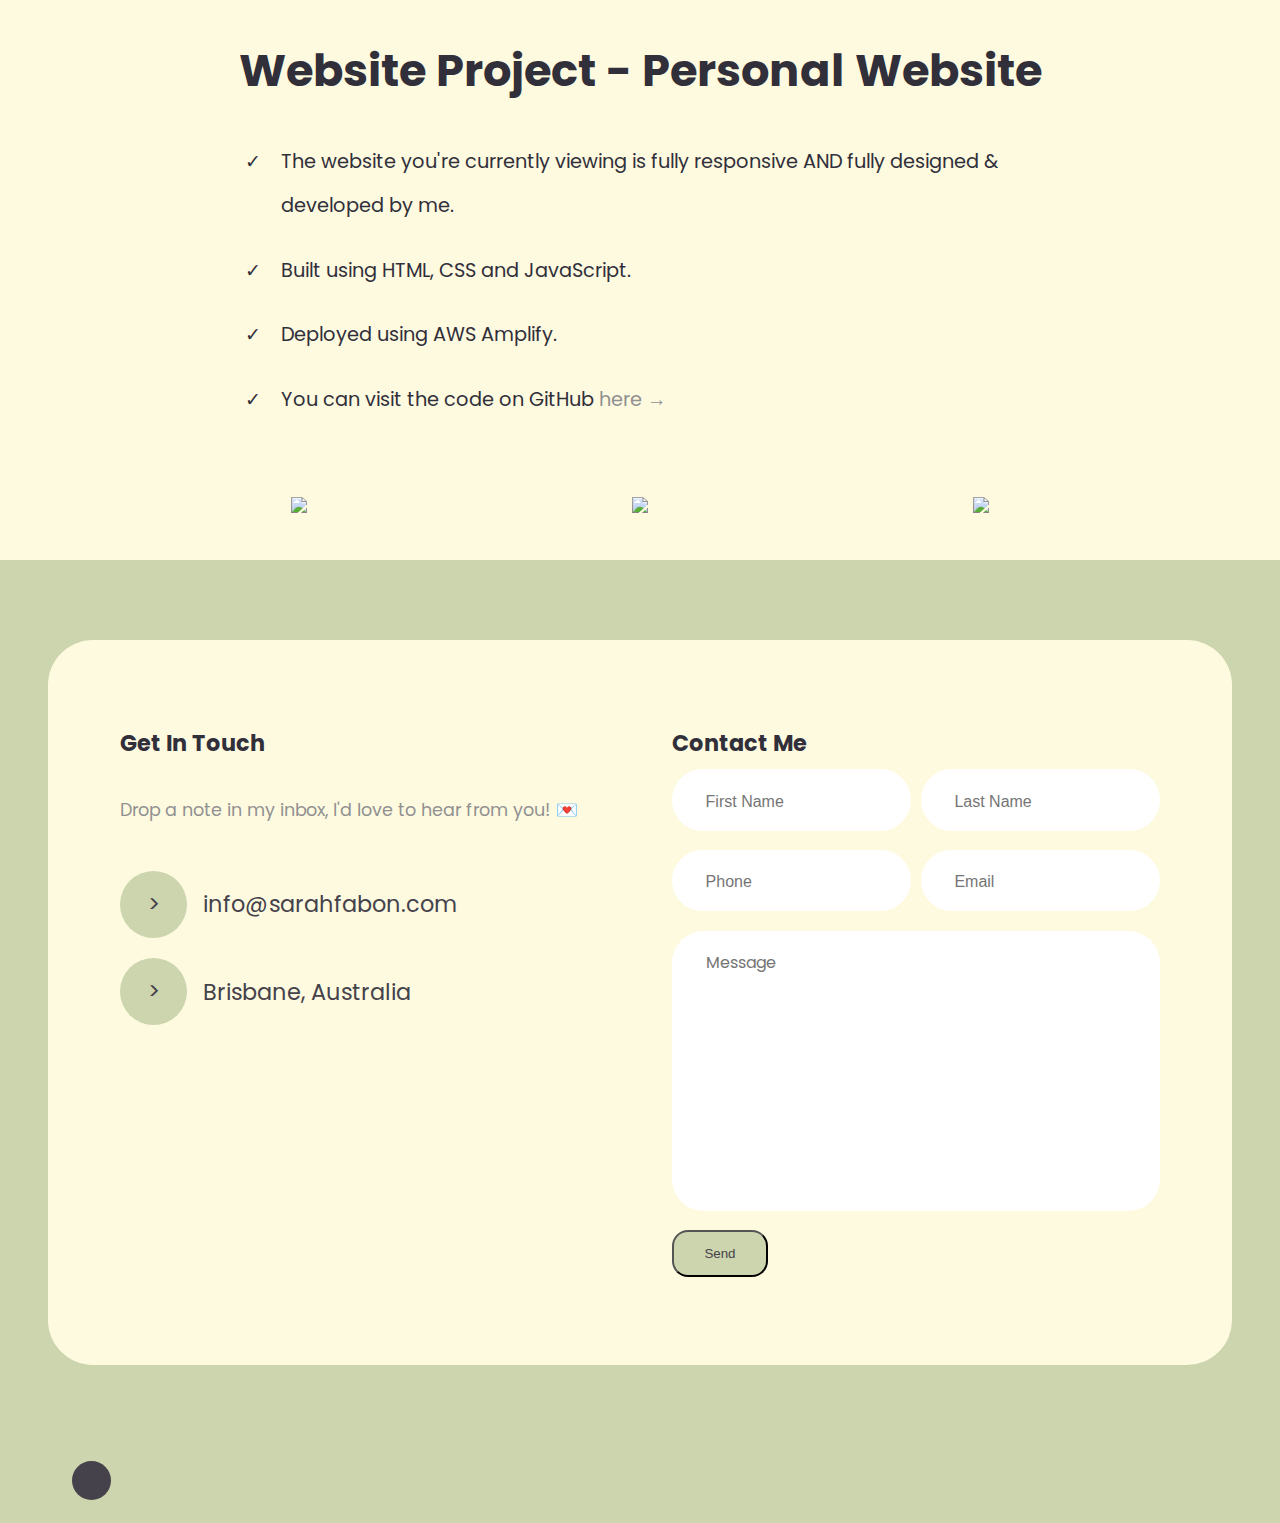
==== commit 3405a830: "Updating styling, updating website capture image for project 1" ====
--- a/index.html
+++ b/index.html
@@ -173,7 +173,7 @@
               <div class="project-description">
                 <div class="grid-container">
                   <div class="grid-item">✓</div>
-                  <div class="grid-item">I'm currently designing and developing a website for a local tax and accounting business. Here's a sneak peek.</div>
+                  <div class="grid-item">Have a scroll through this website I created using Wordpress & Elementor</div>
 
                   <!-- <div class="grid-item">✓</div>
                   <div class="grid-item">Fully responsive web design & development for a local tax and accounting business.</div>
@@ -271,14 +271,14 @@
               <div class="contact-info">
                 <h1 class="big-title">Get in touch</h1>
                 <p class="text">
-                  You can use this form to send a quick message my way.
+                  Drop a note in my inbox, I'd love to hear from you! 💌 
                 </p>
                 <div class="information-wrap">
                   <div class="information">
                     <div class="contact-icon">
                       <i class="fas fa-paper-plane"></i>>
                     </div>
-                    <p class="info-text">sarah@fabon.co</p>
+                    <p class="info-text">info@sarahfabon.com</p>
                   </div>
 
                   <div class="information">
--- a/style.css
+++ b/style.css
@@ -329,7 +329,7 @@
 }
 
 .grid-item a:hover {
-  color: var(--mainColor);
+  color: var(--lightTwo);
 }
 
 .showcase-area .btn {
@@ -766,9 +766,7 @@
   }
 
 .third-item {
-  margin: 0 auto !important;
-  padding: 10px 0;
-  width: 100%;
+  display: none;
 }
 
   .skill-showcase {
@@ -778,12 +776,12 @@
 
   .skill-showcase-alt {
     width: 100%;
-    margin: 0rem;
-  }
-
-  .first-item {
+    margin: 0rem;    
+  }
+
+  /* .first-item {
     display: none;
-  }
+  } */
 
   .second-item {
     display: none;
